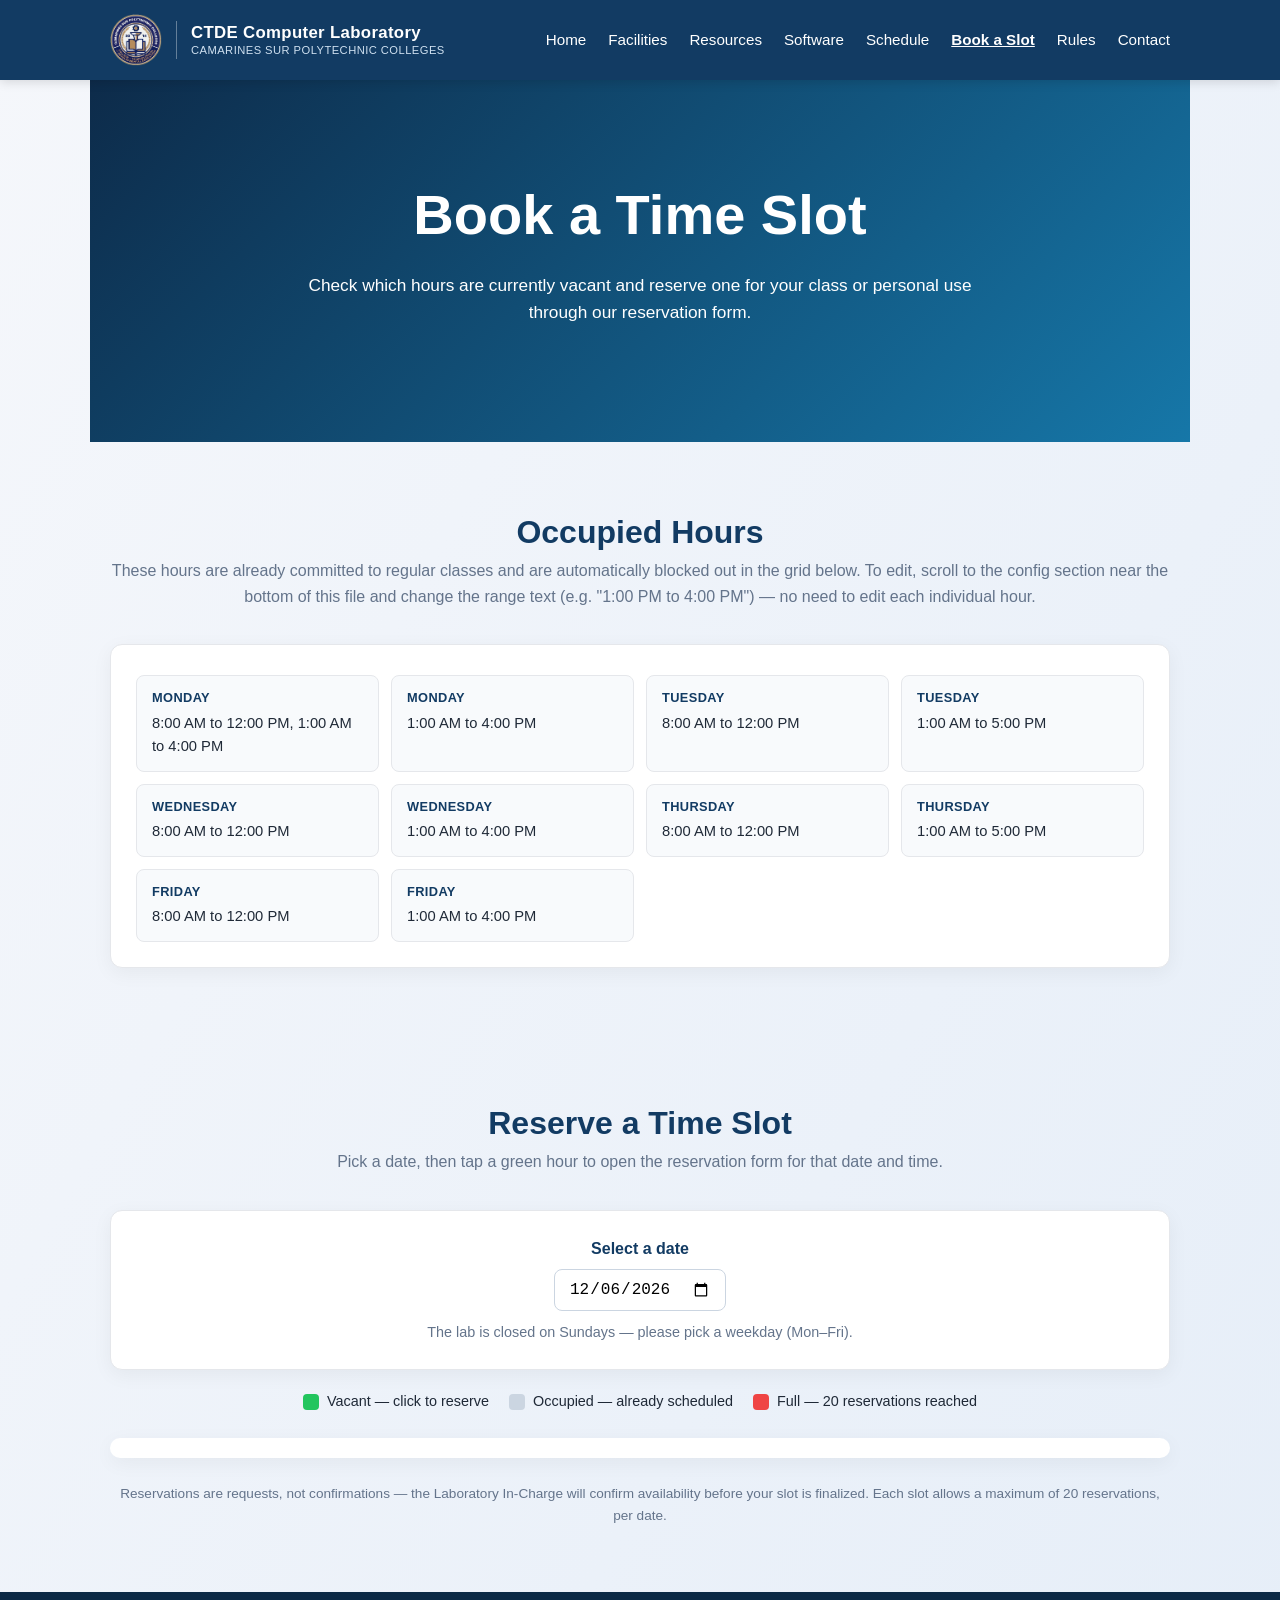
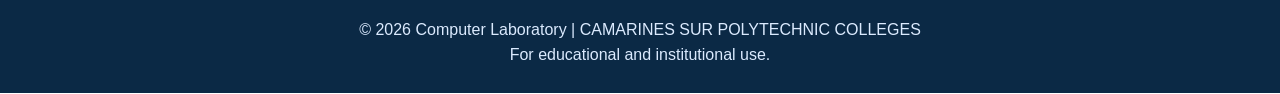
==== booking.html @ ae2ea815 "Update occupied time range for Monday" ====
<!DOCTYPE html>
<html lang="en">
<head>
<meta charset="UTF-8">
<meta name="viewport" content="width=device-width, initial-scale=1.0">
<title>Book a Time Slot | Computer Laboratory | Institution</title>
<style>
*{box-sizing:border-box;margin:0;padding:0}
html{scroll-behavior:smooth}
body{font-family:Arial,Helvetica,sans-serif;line-height:1.6;color:#1f2937;background:linear-gradient(120deg,#f5f7fb,#e6eef8,#f5f7fb,#eef4fb);background-size:300% 300%;animation:bgShift 16s ease infinite}
@keyframes bgShift{
0%{background-position:0% 50%}
50%{background-position:100% 50%}
100%{background-position:0% 50%}
}
header{background:#123b63;color:white;position:sticky;top:0;z-index:10;box-shadow:0 2px 10px #0002}
nav{max-width:1100px;margin:auto;display:flex;align-items:center;justify-content:space-between;padding:14px 20px}
.logo{font-weight:700;font-size:1.15rem;display:flex;align-items:center;gap:14px}
.logo img{height:52px;width:52px;flex-shrink:0}
.logo-divider{width:1px;height:38px;background:rgba(255,255,255,.35)}
.logo-text{display:flex;flex-direction:column;line-height:1.25}
.logo-text .primary{font-size:1.05rem;font-weight:700;letter-spacing:.02em}
.logo-text .secondary{font-size:.7rem;font-weight:400;color:#cfe0f0;letter-spacing:.04em;text-transform:uppercase}
nav ul{display:flex;gap:22px;list-style:none}
nav a{color:white;text-decoration:none;font-size:.95rem}
nav a:hover{text-decoration:underline}
nav a.active{text-decoration:underline;font-weight:700}
.nav-toggle{display:none}
.hamburger{display:none;flex-direction:column;gap:5px;cursor:pointer;padding:6px}
.hamburger span{width:26px;height:3px;background:white;border-radius:2px}
.hero{background:linear-gradient(135deg,#0d2b4a,#1677a8,#2fa3d9,#123b63);background-size:300% 300%;color:white;text-align:center;padding:90px 20px;animation:gradientShift 7s ease infinite}
@keyframes gradientShift{
0%{background-position:0% 50%}
50%{background-position:100% 50%}
100%{background-position:0% 50%}
}
.hero h1{font-size:clamp(2rem,5vw,3.5rem);margin-bottom:12px}
.hero p{max-width:720px;margin:0 auto 25px;font-size:1.08rem}
section{max-width:1100px;margin:auto;padding:65px 20px}
.section-title{text-align:center;margin-bottom:35px}
.section-title h2{font-size:2rem;color:#123b63}
.section-title p{color:#64748b}
.card{background:white;border-radius:12px;padding:25px;box-shadow:0 5px 20px #0000000d;border:1px solid #e5e7eb}

.occupied-list{list-style:none;display:grid;grid-template-columns:repeat(auto-fit,minmax(220px,1fr));gap:12px;margin-top:5px}
.occupied-list li{background:#f8fafc;border:1px solid #e5e7eb;border-radius:8px;padding:12px 15px;font-size:.92rem}
.occupied-list li strong{color:#123b63;display:block;font-size:.8rem;text-transform:uppercase;letter-spacing:.03em;margin-bottom:3px}

.legend{display:flex;gap:20px;flex-wrap:wrap;justify-content:center;margin-bottom:25px;font-size:.9rem}
.legend span{display:inline-flex;align-items:center;gap:8px}
.swatch{width:16px;height:16px;border-radius:4px;display:inline-block}
.swatch.vacant{background:#22c55e}
.swatch.occupied{background:#cbd5e1}
.swatch.full{background:#ef4444}

.schedule-wrap{overflow-x:auto;background:white;border-radius:12px;box-shadow:0 5px 20px #0000000d;padding:10px}
table.slot-grid{width:100%;border-collapse:collapse;min-width:640px}
table.slot-grid th,table.slot-grid td{border:1px solid #e5e7eb;text-align:center;padding:0}
table.slot-grid th{background:#123b63;color:white;padding:10px 6px;font-size:.85rem}
table.slot-grid td.time-col{background:#f8fafc;font-weight:700;color:#123b63;font-size:.8rem;padding:8px 6px;white-space:nowrap}

.slot{display:block;padding:10px 4px;font-size:.78rem;text-decoration:none;color:#14532d;background:#dcfce7;transition:background .2s ease}
.slot:hover{background:#bbf7d0}
.slot.occupied{background:#f1f5f9;color:#94a3b8;cursor:default;pointer-events:none}
.slot.full{background:#fee2e2;color:#991b1b;cursor:default;pointer-events:none}

.note{margin-top:25px;font-size:.85rem;color:#64748b;text-align:center}

footer{background:#0b2945;color:#dbeafe;text-align:center;padding:25px}

@media(max-width:700px){
.hamburger{display:flex}
nav ul{display:none;flex-direction:column;gap:0;position:absolute;top:100%;left:0;right:0;background:#123b63;padding:10px 0;box-shadow:0 8px 15px #0003}
nav ul li{width:100%}
nav ul li a{display:block;padding:12px 20px}
.nav-toggle:checked ~ ul{display:flex}
.logo img{height:38px;width:38px}
.logo-divider{height:30px}
.logo-text .primary{font-size:.9rem}
.logo-text .secondary{font-size:.62rem}
.hero{padding:65px 18px}
section{padding:45px 18px}
}
</style>
</head>
<body>
<header>
<nav>
<div class="logo">
<img src="Pictures/CSPC-Seal.png" alt="CSPC Seal">
<div class="logo-divider"></div>
<div class="logo-text">
<span class="primary">CTDE Computer Laboratory</span>
<span class="secondary">Camarines Sur Polytechnic Colleges</span>
</div>
</div>
<input type="checkbox" id="navToggle" class="nav-toggle">
<label for="navToggle" class="hamburger"><span></span><span></span><span></span></label>
<ul>
<li><a href="index.html#home">Home</a></li>
<li><a href="index.html#facilities">Facilities</a></li>
<li><a href="index.html#resources">Resources</a></li>
<li><a href="index.html#software">Software</a></li>
<li><a href="index.html#schedule">Schedule</a></li>
<li><a href="booking.html" class="active">Book a Slot</a></li>
<li><a href="index.html#rules">Rules</a></li>
<li><a href="contact.html">Contact</a></li>
</ul>
</nav>
</header>

<main>
<section class="hero">
<h1>Book a Time Slot</h1>
<p>Check which hours are currently vacant and reserve one for your class or personal use through our reservation form.</p>
</section>

<section id="occupied-hours">
<div class="section-title">
<h2>Occupied Hours</h2>
<p>These hours are already committed to regular classes and are automatically blocked out in the grid below. To edit, scroll to the config section near the bottom of this file and change the range text (e.g. "1:00 PM to 4:00 PM") &mdash; no need to edit each individual hour.</p>
</div>

<div class="card">
<ul class="occupied-list" id="occupiedList"></ul>
</div>
</section>

<section id="booking">
<div class="section-title">
<h2>Reserve a Time Slot</h2>
<p>Pick a date, then tap a green hour to open the reservation form for that date and time.</p>
</div>

<div class="card" style="margin-bottom:20px;text-align:center">
<label for="datePick" style="font-weight:700;color:#123b63;display:block;margin-bottom:8px">Select a date</label>
<input type="date" id="datePick" style="padding:10px 14px;border:1px solid #cbd5e1;border-radius:8px;font-size:1rem">
<p id="selectedDayLabel" style="margin-top:10px;color:#64748b;font-size:.9rem"></p>
</div>

<div class="legend">
<span><span class="swatch vacant"></span> Vacant — click to reserve</span>
<span><span class="swatch occupied"></span> Occupied — already scheduled</span>
<span><span class="swatch full"></span> Full — 20 reservations reached</span>
</div>

<div class="schedule-wrap">
<table class="slot-grid" id="slotGrid"></table>
</div>

<p class="note" id="liveStatus"></p>
<p class="note">Reservations are requests, not confirmations — the Laboratory In-Charge will confirm availability before your slot is finalized. Each slot allows a maximum of 20 reservations, per date.</p>
</section>
</main>

<footer>
<p>&copy; 2026 Computer Laboratory | CAMARINES SUR POLYTECHNIC COLLEGES</p>
<p>For educational and institutional use.</p>
</footer>

<script>
/* ===================== CONFIGURE HERE ===================== */

// 1. Paste your Google Form URL below (the "Send" > link icon URL, e.g. https://forms.gle/xxxxxxxx
//    or the full https://docs.google.com/forms/d/e/.../viewform link).
const GOOGLE_FORM_URL = "https://docs.google.com/forms/d/e/1FAIpQLSdXksKejl8XZhZNglcJRvBfBx-84_hpvsfW_usuvHnkQxngrg/viewform";

// 2. Optional: if your Google Form has "prefill" entry IDs, put them here
//    (Form > ⋮ menu > "Get pre-filled link" to find entry.XXXXXXX numbers).
//    Leave as null to skip prefilling that field.
const FORM_TIME_ENTRY = null;   // e.g. "entry.987654321"  (single value)
// Date questions in Google Forms use THREE sub-fields instead of one.
// Get these from "Get pre-filled link" the same way, but look for
// entry.XXXXXXX_year, entry.XXXXXXX_month, entry.XXXXXXX_day and just
// paste the common XXXXXXX number below (without _year/_month/_day).
const FORM_DATE_ENTRY_BASE = null; // e.g. "entry.555555555"

// 3. Days and hourly slots — MUST match your Form's exact answer choices.
const DAYS = ["Monday", "Tuesday", "Wednesday", "Thursday", "Friday"];
const HOURS = [
  { label: "8:00 - 9:00 AM",   start: "8:00 AM",  end: "9:00 AM" },
  { label: "9:00 - 10:00 AM",  start: "9:00 AM",  end: "10:00 AM" },
  { label: "10:00 - 11:00 AM", start: "10:00 AM", end: "11:00 AM" },
  { label: "11:00 - 12:00 PM", start: "11:00 AM", end: "12:00 PM" },
  { label: "12:00 - 1:00 PM",  start: "12:00 PM", end: "1:00 PM" },
  { label: "1:00 - 2:00 PM",   start: "1:00 PM",  end: "2:00 PM" },
  { label: "2:00 - 3:00 PM",   start: "2:00 PM",  end: "3:00 PM" },
  { label: "3:00 - 4:00 PM",   start: "3:00 PM",  end: "4:00 PM" },
  { label: "4:00 - 5:00 PM",   start: "4:00 PM",  end: "5:00 PM" }
];

// 4. Occupied hours — the ONLY place you need to edit this. Write each block as a
//    simple range in plain language, e.g. "1:00 PM to 4:00 PM". This automatically
//    blocks every overlapping hourly slot AND shows up in the "Occupied Hours" list
//    above — no need to list each hour separately. These repeat every week.
const OCCUPIED_RANGES = [
  { day: "Monday",    range: "8:00 AM to 12:00 PM, 1:00 AM to 4:00 PM" },
  { day: "Monday",    range: "1:00 AM to 4:00 PM" },
  { day: "Tuesday",   range: "8:00 AM to 12:00 PM" },
   { day: "Tuesday",   range: "1:00 AM to 5:00 PM" },
  { day: "Wednesday", range: "8:00 AM to 12:00 PM" },
  { day: "Wednesday", range: "1:00 AM to 4:00 PM" },
  { day: "Thursday",  range: "8:00 AM to 12:00 PM" },
   { day: "Thursday",  range: "1:00 AM to 5:00 PM" },
  { day: "Friday",    range: "8:00 AM to 12:00 PM" },
  { day: "Friday",    range: "1:00 AM to 4:00 PM" }
  // add more { day: "...", range: "... to ..." } entries as needed
];

// 5. Maximum number of reservations allowed per vacant slot, PER DATE
//    (e.g. Monday 9-10 AM allows 20 people on October 6, then resets to 0/20
//    again for October 13 — it does not accumulate forever).
const SLOT_LIMIT = 20;

// 6. LIVE COUNTS from your Google Form's response spreadsheet.
//    a) Add a "Date" question to your Form (Date question type).
//    b) Share the linked response Sheet: General access -> "Anyone with the
//       link" -> Viewer.
//    c) Copy the Sheet ID from its URL: .../spreadsheets/d/THIS_PART/edit
//    d) Copy the exact tab name at the bottom (usually "Form Responses 1").
//    e) Set TIME_COLUMN / DATE_COLUMN to your Form's EXACT question titles
//       (these become the column headers in the sheet). Day-of-week is
//       derived automatically from the date, so there's no Day column needed.
//    Leave SHEET_ID empty ("") to skip live fetching and use FALLBACK_COUNTS.
const SHEET_ID = "1d8VhcC2dBhZr6luPOrp0qO1IYJ-L4SUt3Y03-JF6LYQ";
const SHEET_TAB_NAME = "Form Responses 1";
const TIME_COLUMN = "Time Options";     // must match your Form's Time question title
const DATE_COLUMN = "Reservation Date"; // must match your Form's Date question title

// 7. Fallback counts used if live fetching is off or fails. Format:
//    "YYYY-MM-DD|Hour label": count. Only needed as a manual backup.
const FALLBACK_COUNTS = {
  // "2026-10-06|9:00 - 10:00 AM": 14,
};

/* =================== END CONFIGURATION ==================== */

// ---- time parsing helpers ----
function parseTimeToMinutes(t) {
  const m = t.trim().match(/^(\d{1,2}):(\d{2})\s*(AM|PM)$/i);
  if (!m) return null;
  let [, h, min, ampm] = m;
  h = parseInt(h, 10);
  min = parseInt(min, 10);
  ampm = ampm.toUpperCase();
  if (ampm === "PM" && h !== 12) h += 12;
  if (ampm === "AM" && h === 12) h = 0;
  return h * 60 + min;
}

function parseRange(rangeStr) {
  const parts = rangeStr.split(/\s+to\s+/i);
  if (parts.length !== 2) return null;
  const start = parseTimeToMinutes(parts[0]);
  const end = parseTimeToMinutes(parts[1]);
  if (start === null || end === null) return null;
  return { start, end };
}

function buildOccupiedSlots() {
  const occupied = new Set();
  OCCUPIED_RANGES.forEach(({ day, range }) => {
    const r = parseRange(range);
    if (!r) { console.warn("booking.html: could not parse occupied range:", range); return; }
    HOURS.forEach(hour => {
      const hStart = parseTimeToMinutes(hour.start);
      const hEnd = parseTimeToMinutes(hour.end);
      if (hStart < r.end && hEnd > r.start) {
        occupied.add(`${day}|${hour.label}`);
      }
    });
  });
  return occupied;
}

function renderOccupiedList() {
  const list = document.getElementById("occupiedList");
  if (!OCCUPIED_RANGES.length) {
    list.innerHTML = `<li style="color:#16a34a;font-weight:600">No regular classes currently block out the lab.</li>`;
    return;
  }
  list.innerHTML = OCCUPIED_RANGES.map(({ day, range }) =>
    `<li><strong>${day}</strong>${range}</li>`
  ).join("");
}

// ---- date helpers ----
// Parse an <input type="date"> value ("YYYY-MM-DD") as a LOCAL date (avoids
// timezone off-by-one issues that plain `new Date(str)` can cause).
function parseLocalDate(isoStr) {
  const [y, m, d] = isoStr.split("-").map(Number);
  return new Date(y, m - 1, d);
}

function isoDate(dateObj) {
  const y = dateObj.getFullYear();
  const m = String(dateObj.getMonth() + 1).padStart(2, "0");
  const d = String(dateObj.getDate()).padStart(2, "0");
  return `${y}-${m}-${d}`;
}

function weekdayName(dateObj) {
  return dateObj.toLocaleDateString("en-US", { weekday: "long" });
}

// gviz encodes Date-typed cells' raw value as a string like "Date(2026,8,8)"
// (month is 0-indexed). Parse that directly so we're locale/format independent.
function parseGvizDate(v) {
  if (typeof v !== "string") return null;
  const m = v.match(/^Date\((\d+),(\d+),(\d+)/);
  if (!m) return null;
  const [, y, mo, d] = m.map(Number);
  return new Date(y, mo, d);
}

function buildFormLink(day, hour, dateObj) {
  let url = GOOGLE_FORM_URL;
  const params = [];
  if (FORM_TIME_ENTRY) params.push(FORM_TIME_ENTRY + "=" + encodeURIComponent(hour));
  if (FORM_DATE_ENTRY_BASE) {
    params.push(FORM_DATE_ENTRY_BASE + "_year=" + dateObj.getFullYear());
    params.push(FORM_DATE_ENTRY_BASE + "_month=" + (dateObj.getMonth() + 1));
    params.push(FORM_DATE_ENTRY_BASE + "_day=" + dateObj.getDate());
  }
  if (params.length) {
    url += (url.includes("?") ? "&" : "?") + params.join("&");
  }
  return url;
}

// ---- live data fetch: cache raw rows once, filter per selected date on demand ----
let liveRows = null; // array of { day, time, dateIso } or null if unavailable

function fetchLiveRows(onDone) {
  if (!SHEET_ID) { onDone(); return; }

  const callbackName = "__gvizCallback_" + Date.now();
  let settled = false;

  const finish = () => {
    if (settled) return;
    settled = true;
    delete window[callbackName];
    script.remove();
    onDone();
  };

  window[callbackName] = function (response) {
    try {
      const table = response.table;
      const cols = table.cols.map(c => (c.label || "").trim());
      const timeIdx = cols.indexOf(TIME_COLUMN);
      const dateIdx = cols.indexOf(DATE_COLUMN);
      if (timeIdx === -1 || dateIdx === -1) {
        console.warn("booking.html: TIME_COLUMN/DATE_COLUMN not found in sheet headers:", cols);
        finish();
        return;
      }
      const rows = [];
      table.rows.forEach(row => {
        const time = row.c[timeIdx] && row.c[timeIdx].v;
        const dateCell = row.c[dateIdx] && row.c[dateIdx].v;
        const dateObj = parseGvizDate(dateCell);
        if (!time || !dateObj) return;
        rows.push({ time, dateIso: isoDate(dateObj) });
      });
      liveRows = rows;
    } catch (e) {
      console.warn("booking.html: failed to parse sheet response", e);
    }
    finish();
  };

  const url = "https://docs.google.com/spreadsheets/d/" + encodeURIComponent(SHEET_ID) +
    "/gviz/tq?tqx=out:json;responseHandler:" + callbackName +
    "&headers=1&sheet=" + encodeURIComponent(SHEET_TAB_NAME);

  const script = document.createElement("script");
  script.src = url;
  script.onerror = finish;
  setTimeout(finish, 5000); // safety timeout if sheet isn't reachable
  document.body.appendChild(script);
}

function getCountsForDate(dateIso) {
  if (liveRows) {
    const counts = {};
    liveRows.forEach(r => {
      if (r.dateIso !== dateIso) return;
      counts[r.time] = (counts[r.time] || 0) + 1;
    });
    return counts;
  }
  // fallback: pull matching entries out of FALLBACK_COUNTS "date|time" keys
  const counts = {};
  Object.keys(FALLBACK_COUNTS).forEach(key => {
    const [d, tm] = key.split("|");
    if (d === dateIso) counts[tm] = FALLBACK_COUNTS[key];
  });
  return counts;
}

function renderDayView() {
  const picker = document.getElementById("datePick");
  const dateObj = parseLocalDate(picker.value);
  const day = weekdayName(dateObj);
  const dateIso = picker.value;

  document.getElementById("selectedDayLabel").textContent =
    DAYS.includes(day)
      ? `Showing availability for ${day}, ${dateObj.toLocaleDateString("en-US", { month: "long", day: "numeric", year: "numeric" })}`
      : `The lab is closed on ${day}s — please pick a weekday (Mon–Fri).`;

  const table = document.getElementById("slotGrid");

  if (!DAYS.includes(day)) {
    table.innerHTML = "";
    return;
  }

  const occupiedSlots = buildOccupiedSlots();
  const counts = getCountsForDate(dateIso);

  let html = "<tr><th>Time</th><th>Status</th></tr>";
  HOURS.forEach(hour => {
    const key = `${day}|${hour.label}`;
    const count = counts[hour.label] || 0;
    html += `<tr><td class="time-col">${hour.label}</td>`;
    if (occupiedSlots.has(key)) {
      html += `<td><span class="slot occupied">Occupied</span></td>`;
    } else if (count >= SLOT_LIMIT) {
      html += `<td><span class="slot full">Full (${SLOT_LIMIT}/${SLOT_LIMIT})</span></td>`;
    } else {
      const link = buildFormLink(day, hour.label, dateObj);
      html += `<td><a class="slot" href="${link}" target="_blank" rel="noopener">Vacant (${count}/${SLOT_LIMIT})</a></td>`;
    }
    html += "</tr>";
  });
  table.innerHTML = html;

  const statusEl = document.getElementById("liveStatus");
  statusEl.textContent = liveRows
    ? "Counts last synced just now from the reservation form."
    : "Showing saved counts (live sync unavailable) — refresh to try again.";
}

// ---- init ----
renderOccupiedList();

const datePicker = document.getElementById("datePick");
const todayIso = isoDate(new Date());
datePicker.min = todayIso;
datePicker.value = todayIso;
datePicker.addEventListener("change", renderDayView);

document.getElementById("slotGrid").innerHTML =
  '<tr><td style="padding:20px;text-align:center;color:#64748b">Loading availability...</td></tr>';
fetchLiveRows(renderDayView);
</script>

<script>
// NOTE: this only discourages casual right-click / DevTools shortcuts.
// It is not real security — see the site's own admin notes for details.
document.addEventListener('contextmenu', e => e.preventDefault());
document.addEventListener('keydown', e => {
  const k = e.key.toUpperCase();
  if (
    e.key === 'F12' ||
    (e.ctrlKey && e.shiftKey && (k === 'I' || k === 'J' || k === 'C')) ||
    (e.ctrlKey && k === 'U')
  ) {
    e.preventDefault();
  }
});
</script>
</body>
</html>
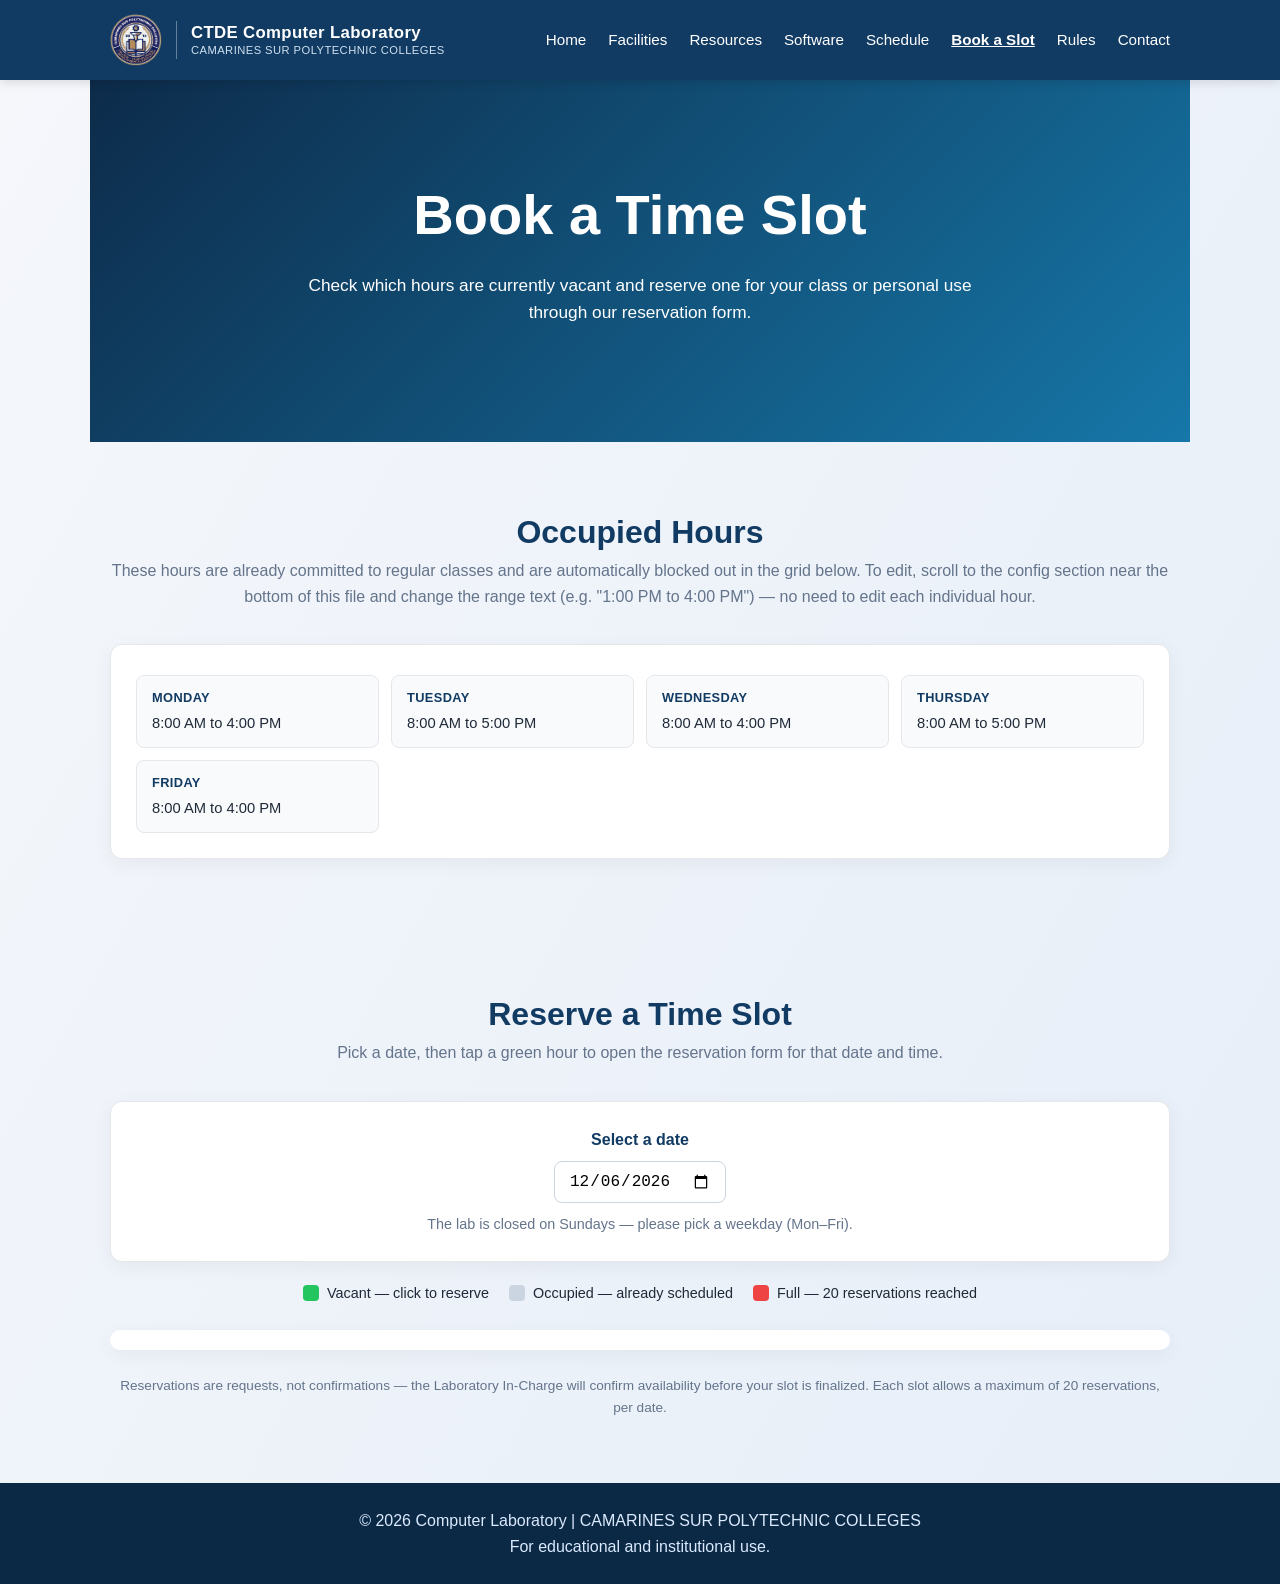
==== commit 91790cdb: "Update booking.html" ====
--- a/booking.html
+++ b/booking.html
@@ -194,16 +194,11 @@
 //    blocks every overlapping hourly slot AND shows up in the "Occupied Hours" list
 //    above — no need to list each hour separately. These repeat every week.
 const OCCUPIED_RANGES = [
-  { day: "Monday",    range: "8:00 AM to 12:00 PM, 1:00 AM to 4:00 PM" },
-  { day: "Monday",    range: "1:00 AM to 4:00 PM" },
-  { day: "Tuesday",   range: "8:00 AM to 12:00 PM" },
-   { day: "Tuesday",   range: "1:00 AM to 5:00 PM" },
-  { day: "Wednesday", range: "8:00 AM to 12:00 PM" },
-  { day: "Wednesday", range: "1:00 AM to 4:00 PM" },
-  { day: "Thursday",  range: "8:00 AM to 12:00 PM" },
-   { day: "Thursday",  range: "1:00 AM to 5:00 PM" },
-  { day: "Friday",    range: "8:00 AM to 12:00 PM" },
-  { day: "Friday",    range: "1:00 AM to 4:00 PM" }
+  { day: "Monday",    range: "8:00 AM to 4:00 PM" },
+  { day: "Tuesday",   range: "8:00 AM to 5:00 PM" },
+  { day: "Wednesday", range: "8:00 AM to 4:00 PM" },
+  { day: "Thursday",  range: "8:00 AM to 5:00 PM" },
+  { day: "Friday",    range: "8:00 AM to 4:00 PM" }
   // add more { day: "...", range: "... to ..." } entries as needed
 ];
 
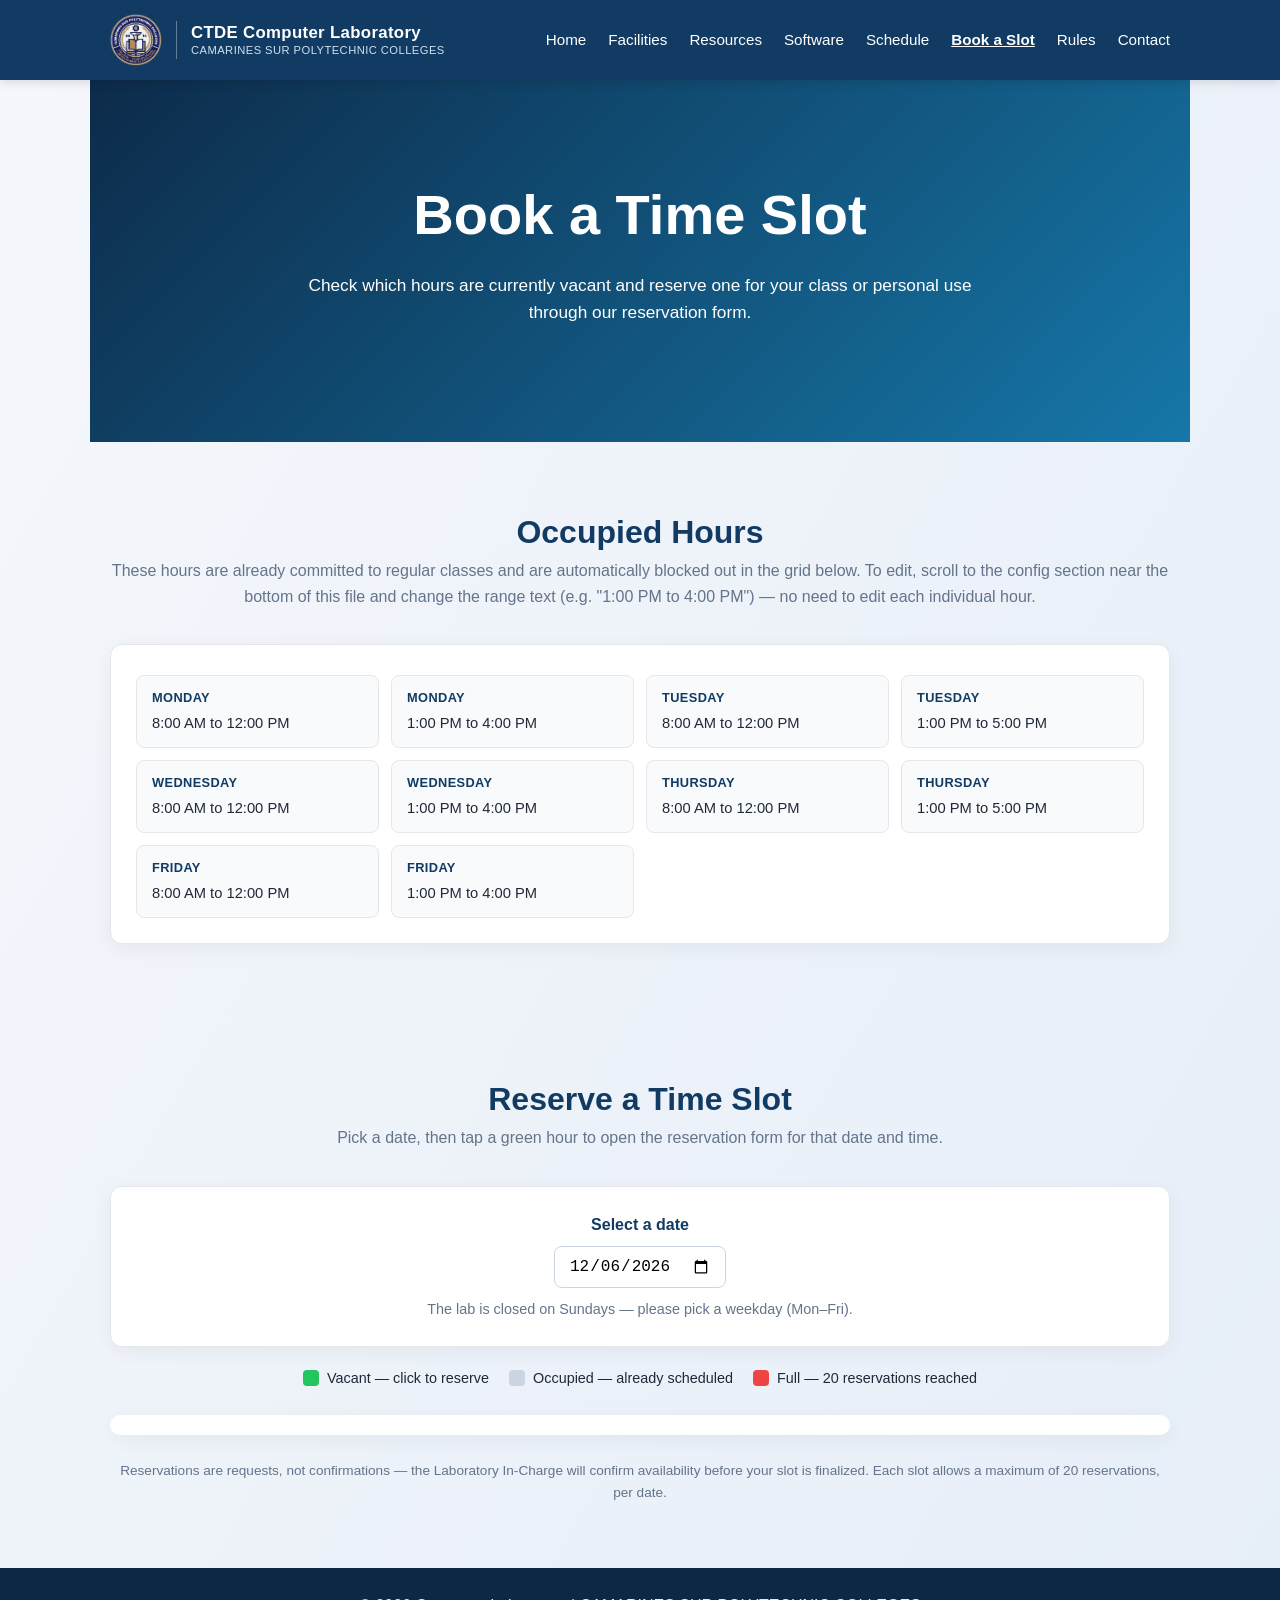
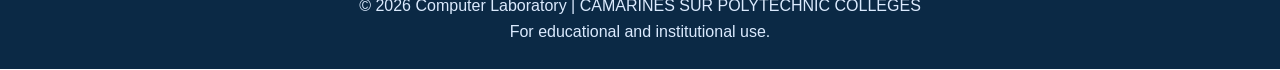
==== commit ce827038: "Add additional occupied time ranges for weekdays Updated the OCCUPIED_RANGES to include additional t" ====
--- a/booking.html
+++ b/booking.html
@@ -194,11 +194,16 @@
 //    blocks every overlapping hourly slot AND shows up in the "Occupied Hours" list
 //    above — no need to list each hour separately. These repeat every week.
 const OCCUPIED_RANGES = [
-  { day: "Monday",    range: "8:00 AM to 4:00 PM" },
-  { day: "Tuesday",   range: "8:00 AM to 5:00 PM" },
-  { day: "Wednesday", range: "8:00 AM to 4:00 PM" },
-  { day: "Thursday",  range: "8:00 AM to 5:00 PM" },
-  { day: "Friday",    range: "8:00 AM to 4:00 PM" }
+  { day: "Monday",    range: "8:00 AM to 12:00 PM" },
+  { day: "Monday",    range: "1:00 PM to 4:00 PM" },
+  { day: "Tuesday",   range: "8:00 AM to 12:00 PM" },
+  { day: "Tuesday",   range: "1:00 PM to 5:00 PM" },
+  { day: "Wednesday", range: "8:00 AM to 12:00 PM" },
+  { day: "Wednesday", range: "1:00 PM to 4:00 PM" },
+  { day: "Thursday",  range: "8:00 AM to 12:00 PM" },
+  { day: "Thursday",  range: "1:00 PM to 5:00 PM" },
+  { day: "Friday",    range: "8:00 AM to 12:00 PM" },
+  { day: "Friday",    range: "1:00 PM to 4:00 PM" }
   // add more { day: "...", range: "... to ..." } entries as needed
 ];
 
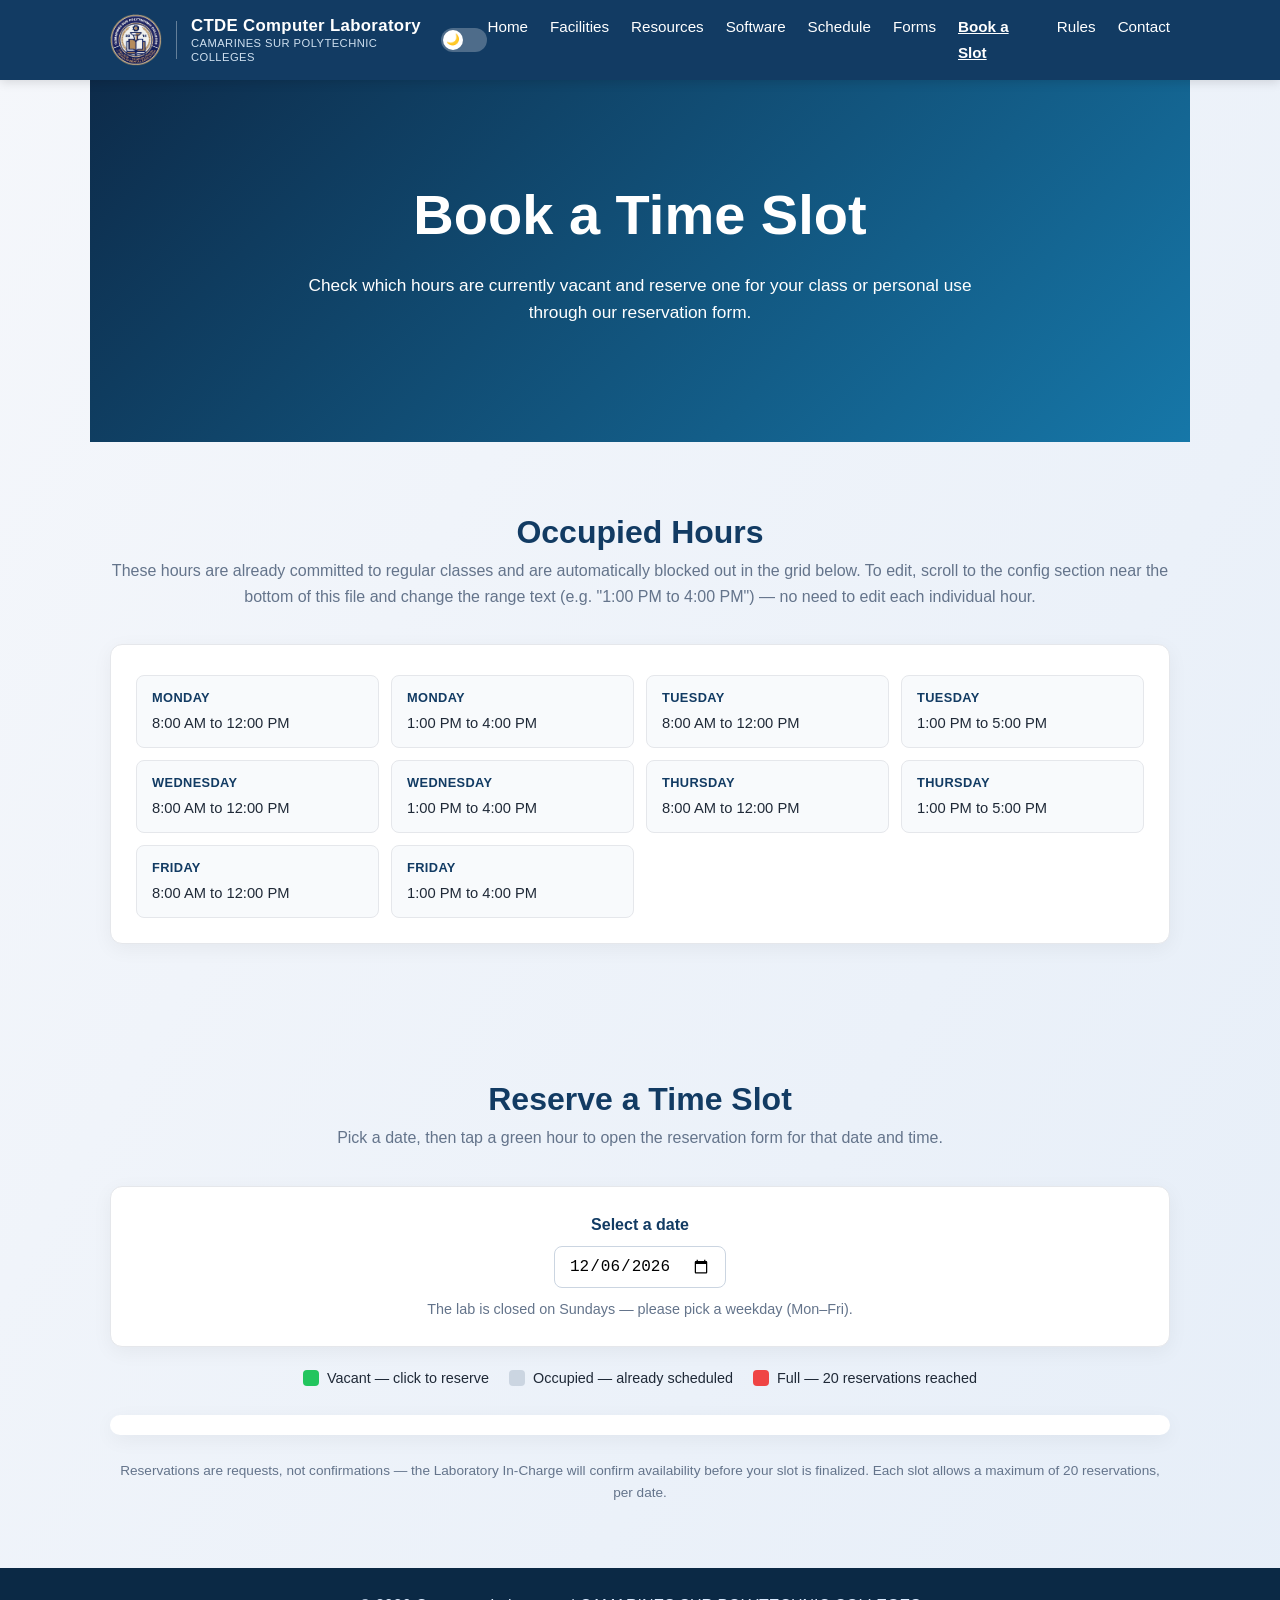
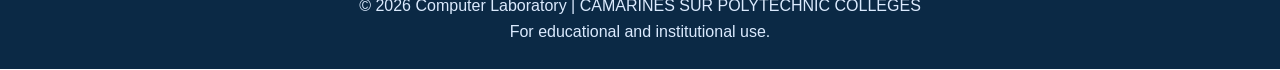
==== commit 2ef3e0af: "Add files via upload" ====
--- a/booking.html
+++ b/booking.html
@@ -4,10 +4,33 @@
 <meta charset="UTF-8">
 <meta name="viewport" content="width=device-width, initial-scale=1.0">
 <title>Book a Time Slot | Computer Laboratory | Institution</title>
+<script>
+(function(){
+  try {
+    if (localStorage.getItem('theme') === 'dark') {
+      document.documentElement.setAttribute('data-theme', 'dark');
+    }
+  } catch (e) {}
+})();
+</script>
 <style>
+:root{
+  --bg1:#f5f7fb; --bg2:#e6eef8; --bg3:#eef4fb;
+  --card-bg:#ffffff; --card-border:#e5e7eb;
+  --text:#1f2937; --text-muted:#64748b;
+  --accent:#123b63;
+  --time-col-bg:#f8fafc;
+}
+[data-theme="dark"]{
+  --bg1:#0f172a; --bg2:#111827; --bg3:#0b1220;
+  --card-bg:#1e293b; --card-border:#334155;
+  --text:#e5e7eb; --text-muted:#94a3b8;
+  --accent:#6bb6f0;
+  --time-col-bg:#16213a;
+}
 *{box-sizing:border-box;margin:0;padding:0}
 html{scroll-behavior:smooth}
-body{font-family:Arial,Helvetica,sans-serif;line-height:1.6;color:#1f2937;background:linear-gradient(120deg,#f5f7fb,#e6eef8,#f5f7fb,#eef4fb);background-size:300% 300%;animation:bgShift 16s ease infinite}
+body{font-family:Arial,Helvetica,sans-serif;line-height:1.6;color:var(--text);background:linear-gradient(120deg,var(--bg1),var(--bg2),var(--bg1),var(--bg3));background-size:300% 300%;animation:bgShift 16s ease infinite}
 @keyframes bgShift{
 0%{background-position:0% 50%}
 50%{background-position:100% 50%}
@@ -28,6 +51,13 @@
 .nav-toggle{display:none}
 .hamburger{display:none;flex-direction:column;gap:5px;cursor:pointer;padding:6px}
 .hamburger span{width:26px;height:3px;background:white;border-radius:2px}
+
+.theme-toggle{display:inline-flex;align-items:center;cursor:pointer}
+.theme-toggle input{display:none}
+.theme-toggle .track{width:46px;height:24px;background:rgba(255,255,255,.25);border-radius:999px;position:relative;transition:background .2s ease}
+.theme-toggle .thumb{position:absolute;top:2px;left:2px;width:20px;height:20px;border-radius:50%;background:white;display:flex;align-items:center;justify-content:center;font-size:11px;transition:left .2s ease}
+.theme-toggle input:checked ~ .track{background:#2fa3d9}
+.theme-toggle input:checked ~ .track .thumb{left:24px}
 .hero{background:linear-gradient(135deg,#0d2b4a,#1677a8,#2fa3d9,#123b63);background-size:300% 300%;color:white;text-align:center;padding:90px 20px;animation:gradientShift 7s ease infinite}
 @keyframes gradientShift{
 0%{background-position:0% 50%}
@@ -38,12 +68,12 @@
 .hero p{max-width:720px;margin:0 auto 25px;font-size:1.08rem}
 section{max-width:1100px;margin:auto;padding:65px 20px}
 .section-title{text-align:center;margin-bottom:35px}
-.section-title h2{font-size:2rem;color:#123b63}
-.section-title p{color:#64748b}
-.card{background:white;border-radius:12px;padding:25px;box-shadow:0 5px 20px #0000000d;border:1px solid #e5e7eb}
+.section-title h2{font-size:2rem;color:var(--accent)}
+.section-title p{color:var(--text-muted)}
+.card{background:var(--card-bg);border-radius:12px;padding:25px;box-shadow:0 5px 20px #0000000d;border:1px solid var(--card-border)}
 
 .occupied-list{list-style:none;display:grid;grid-template-columns:repeat(auto-fit,minmax(220px,1fr));gap:12px;margin-top:5px}
-.occupied-list li{background:#f8fafc;border:1px solid #e5e7eb;border-radius:8px;padding:12px 15px;font-size:.92rem}
+.occupied-list li{background:var(--time-col-bg);border:1px solid var(--card-border);border-radius:8px;padding:12px 15px;font-size:.92rem}
 .occupied-list li strong{color:#123b63;display:block;font-size:.8rem;text-transform:uppercase;letter-spacing:.03em;margin-bottom:3px}
 
 .legend{display:flex;gap:20px;flex-wrap:wrap;justify-content:center;margin-bottom:25px;font-size:.9rem}
@@ -53,11 +83,11 @@
 .swatch.occupied{background:#cbd5e1}
 .swatch.full{background:#ef4444}
 
-.schedule-wrap{overflow-x:auto;background:white;border-radius:12px;box-shadow:0 5px 20px #0000000d;padding:10px}
+.schedule-wrap{overflow-x:auto;background:var(--card-bg);border-radius:12px;box-shadow:0 5px 20px #0000000d;padding:10px}
 table.slot-grid{width:100%;border-collapse:collapse;min-width:640px}
-table.slot-grid th,table.slot-grid td{border:1px solid #e5e7eb;text-align:center;padding:0}
+table.slot-grid th,table.slot-grid td{border:1px solid var(--card-border);text-align:center;padding:0}
 table.slot-grid th{background:#123b63;color:white;padding:10px 6px;font-size:.85rem}
-table.slot-grid td.time-col{background:#f8fafc;font-weight:700;color:#123b63;font-size:.8rem;padding:8px 6px;white-space:nowrap}
+table.slot-grid td.time-col{background:var(--time-col-bg);font-weight:700;color:var(--accent);font-size:.8rem;padding:8px 6px;white-space:nowrap}
 
 .slot{display:block;padding:10px 4px;font-size:.78rem;text-decoration:none;color:#14532d;background:#dcfce7;transition:background .2s ease}
 .slot:hover{background:#bbf7d0}
@@ -94,6 +124,10 @@
 <span class="secondary">Camarines Sur Polytechnic Colleges</span>
 </div>
 </div>
+<label class="theme-toggle" title="Toggle dark mode">
+<input type="checkbox" id="themeSwitch">
+<span class="track"><span class="thumb">🌙</span></span>
+</label>
 <input type="checkbox" id="navToggle" class="nav-toggle">
 <label for="navToggle" class="hamburger"><span></span><span></span><span></span></label>
 <ul>
@@ -102,6 +136,7 @@
 <li><a href="index.html#resources">Resources</a></li>
 <li><a href="index.html#software">Software</a></li>
 <li><a href="index.html#schedule">Schedule</a></li>
+<li><a href="forms.html">Forms</a></li>
 <li><a href="booking.html" class="active">Book a Slot</a></li>
 <li><a href="index.html#rules">Rules</a></li>
 <li><a href="contact.html">Contact</a></li>
@@ -473,5 +508,19 @@
   }
 });
 </script>
+
+<script>
+const themeSwitch = document.getElementById('themeSwitch');
+themeSwitch.checked = document.documentElement.getAttribute('data-theme') === 'dark';
+themeSwitch.addEventListener('change', () => {
+  if (themeSwitch.checked) {
+    document.documentElement.setAttribute('data-theme', 'dark');
+    localStorage.setItem('theme', 'dark');
+  } else {
+    document.documentElement.removeAttribute('data-theme');
+    localStorage.setItem('theme', 'light');
+  }
+});
+</script>
 </body>
 </html>
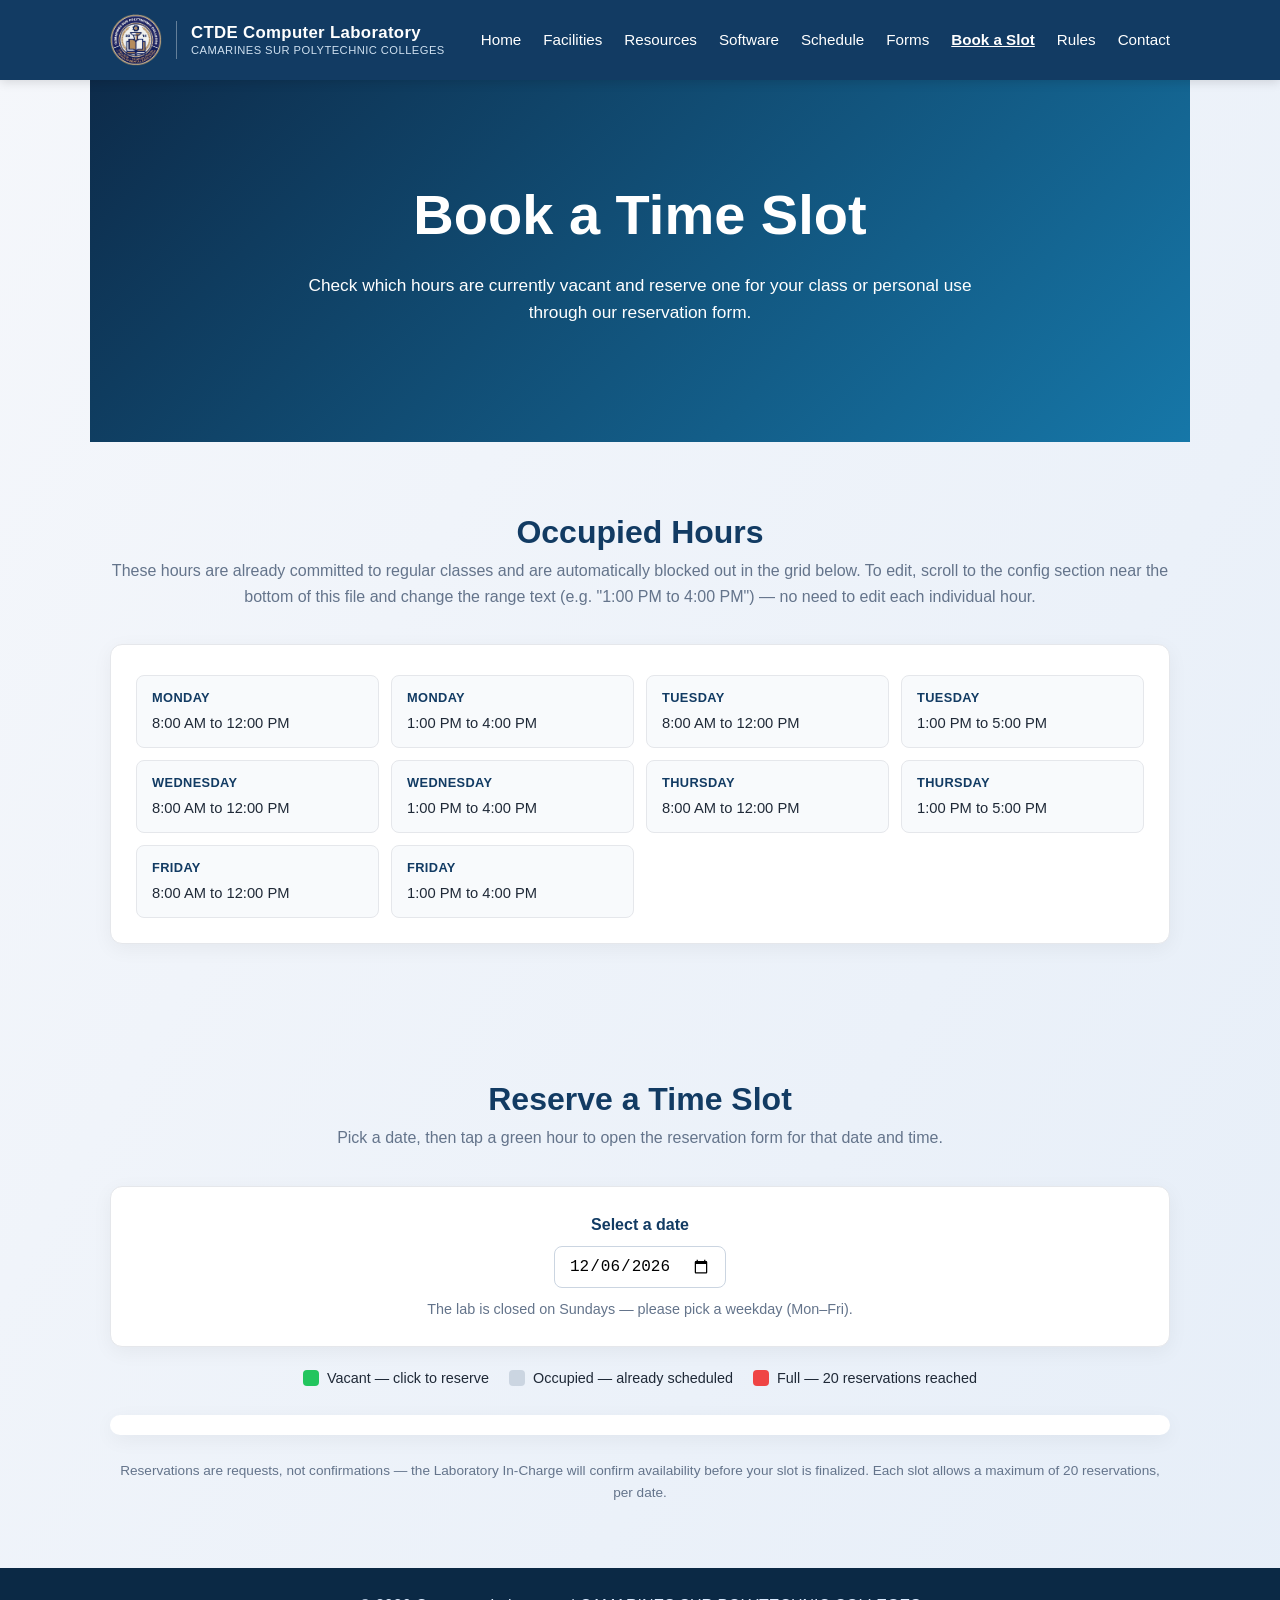
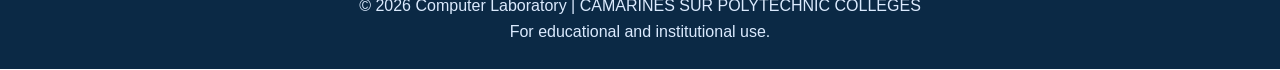
==== commit 3480de5f: "Add files via upload" ====
--- a/booking.html
+++ b/booking.html
@@ -4,15 +4,6 @@
 <meta charset="UTF-8">
 <meta name="viewport" content="width=device-width, initial-scale=1.0">
 <title>Book a Time Slot | Computer Laboratory | Institution</title>
-<script>
-(function(){
-  try {
-    if (localStorage.getItem('theme') === 'dark') {
-      document.documentElement.setAttribute('data-theme', 'dark');
-    }
-  } catch (e) {}
-})();
-</script>
 <style>
 :root{
   --bg1:#f5f7fb; --bg2:#e6eef8; --bg3:#eef4fb;
@@ -20,13 +11,6 @@
   --text:#1f2937; --text-muted:#64748b;
   --accent:#123b63;
   --time-col-bg:#f8fafc;
-}
-[data-theme="dark"]{
-  --bg1:#0f172a; --bg2:#111827; --bg3:#0b1220;
-  --card-bg:#1e293b; --card-border:#334155;
-  --text:#e5e7eb; --text-muted:#94a3b8;
-  --accent:#6bb6f0;
-  --time-col-bg:#16213a;
 }
 *{box-sizing:border-box;margin:0;padding:0}
 html{scroll-behavior:smooth}
@@ -51,13 +35,6 @@
 .nav-toggle{display:none}
 .hamburger{display:none;flex-direction:column;gap:5px;cursor:pointer;padding:6px}
 .hamburger span{width:26px;height:3px;background:white;border-radius:2px}
-
-.theme-toggle{display:inline-flex;align-items:center;cursor:pointer}
-.theme-toggle input{display:none}
-.theme-toggle .track{width:46px;height:24px;background:rgba(255,255,255,.25);border-radius:999px;position:relative;transition:background .2s ease}
-.theme-toggle .thumb{position:absolute;top:2px;left:2px;width:20px;height:20px;border-radius:50%;background:white;display:flex;align-items:center;justify-content:center;font-size:11px;transition:left .2s ease}
-.theme-toggle input:checked ~ .track{background:#2fa3d9}
-.theme-toggle input:checked ~ .track .thumb{left:24px}
 .hero{background:linear-gradient(135deg,#0d2b4a,#1677a8,#2fa3d9,#123b63);background-size:300% 300%;color:white;text-align:center;padding:90px 20px;animation:gradientShift 7s ease infinite}
 @keyframes gradientShift{
 0%{background-position:0% 50%}
@@ -124,10 +101,6 @@
 <span class="secondary">Camarines Sur Polytechnic Colleges</span>
 </div>
 </div>
-<label class="theme-toggle" title="Toggle dark mode">
-<input type="checkbox" id="themeSwitch">
-<span class="track"><span class="thumb">🌙</span></span>
-</label>
 <input type="checkbox" id="navToggle" class="nav-toggle">
 <label for="navToggle" class="hamburger"><span></span><span></span><span></span></label>
 <ul>
@@ -508,19 +481,5 @@
   }
 });
 </script>
-
-<script>
-const themeSwitch = document.getElementById('themeSwitch');
-themeSwitch.checked = document.documentElement.getAttribute('data-theme') === 'dark';
-themeSwitch.addEventListener('change', () => {
-  if (themeSwitch.checked) {
-    document.documentElement.setAttribute('data-theme', 'dark');
-    localStorage.setItem('theme', 'dark');
-  } else {
-    document.documentElement.removeAttribute('data-theme');
-    localStorage.setItem('theme', 'light');
-  }
-});
-</script>
 </body>
 </html>
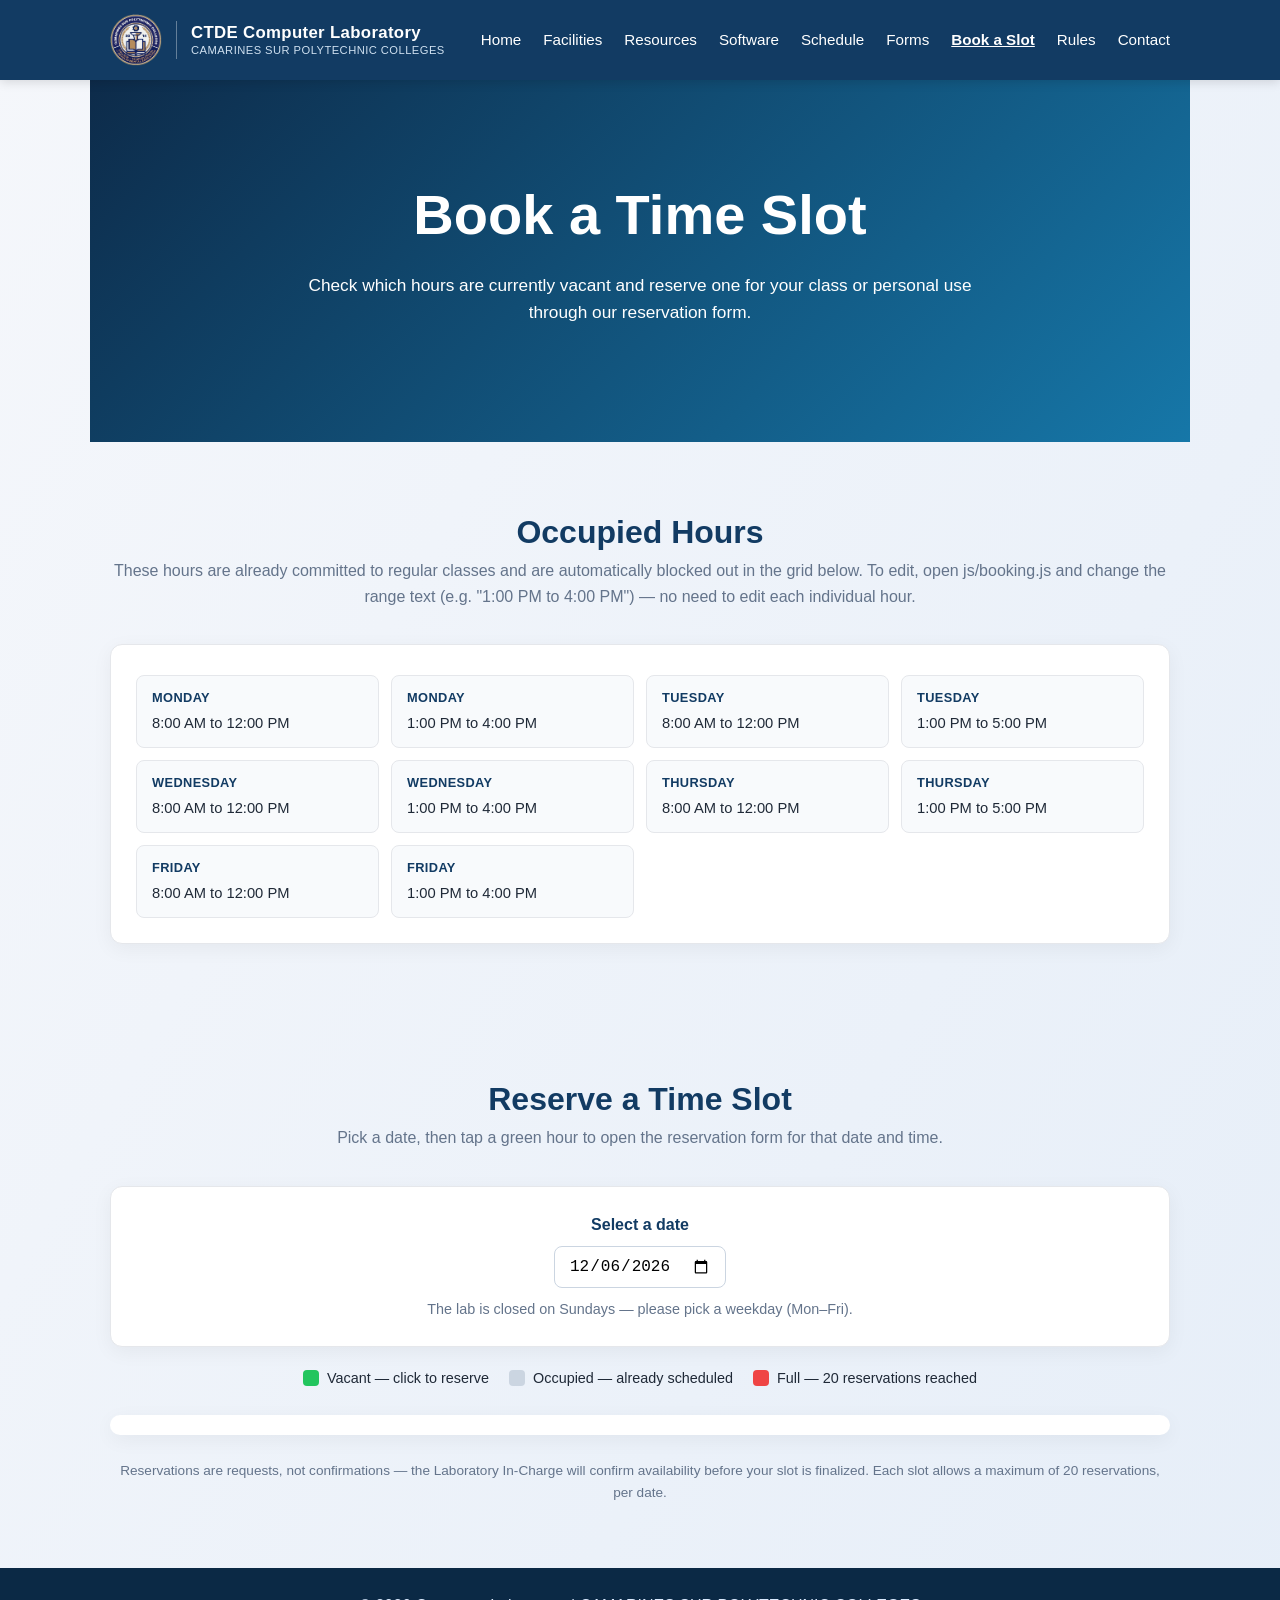
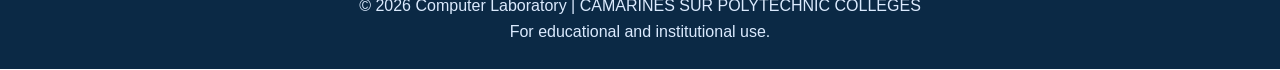
==== commit 4b7daeaf: "Add files via upload" ====
--- a/booking.html
+++ b/booking.html
@@ -4,91 +4,8 @@
 <meta charset="UTF-8">
 <meta name="viewport" content="width=device-width, initial-scale=1.0">
 <title>Book a Time Slot | Computer Laboratory | Institution</title>
-<style>
-:root{
-  --bg1:#f5f7fb; --bg2:#e6eef8; --bg3:#eef4fb;
-  --card-bg:#ffffff; --card-border:#e5e7eb;
-  --text:#1f2937; --text-muted:#64748b;
-  --accent:#123b63;
-  --time-col-bg:#f8fafc;
-}
-*{box-sizing:border-box;margin:0;padding:0}
-html{scroll-behavior:smooth}
-body{font-family:Arial,Helvetica,sans-serif;line-height:1.6;color:var(--text);background:linear-gradient(120deg,var(--bg1),var(--bg2),var(--bg1),var(--bg3));background-size:300% 300%;animation:bgShift 16s ease infinite}
-@keyframes bgShift{
-0%{background-position:0% 50%}
-50%{background-position:100% 50%}
-100%{background-position:0% 50%}
-}
-header{background:#123b63;color:white;position:sticky;top:0;z-index:10;box-shadow:0 2px 10px #0002}
-nav{max-width:1100px;margin:auto;display:flex;align-items:center;justify-content:space-between;padding:14px 20px}
-.logo{font-weight:700;font-size:1.15rem;display:flex;align-items:center;gap:14px}
-.logo img{height:52px;width:52px;flex-shrink:0}
-.logo-divider{width:1px;height:38px;background:rgba(255,255,255,.35)}
-.logo-text{display:flex;flex-direction:column;line-height:1.25}
-.logo-text .primary{font-size:1.05rem;font-weight:700;letter-spacing:.02em}
-.logo-text .secondary{font-size:.7rem;font-weight:400;color:#cfe0f0;letter-spacing:.04em;text-transform:uppercase}
-nav ul{display:flex;gap:22px;list-style:none}
-nav a{color:white;text-decoration:none;font-size:.95rem}
-nav a:hover{text-decoration:underline}
-nav a.active{text-decoration:underline;font-weight:700}
-.nav-toggle{display:none}
-.hamburger{display:none;flex-direction:column;gap:5px;cursor:pointer;padding:6px}
-.hamburger span{width:26px;height:3px;background:white;border-radius:2px}
-.hero{background:linear-gradient(135deg,#0d2b4a,#1677a8,#2fa3d9,#123b63);background-size:300% 300%;color:white;text-align:center;padding:90px 20px;animation:gradientShift 7s ease infinite}
-@keyframes gradientShift{
-0%{background-position:0% 50%}
-50%{background-position:100% 50%}
-100%{background-position:0% 50%}
-}
-.hero h1{font-size:clamp(2rem,5vw,3.5rem);margin-bottom:12px}
-.hero p{max-width:720px;margin:0 auto 25px;font-size:1.08rem}
-section{max-width:1100px;margin:auto;padding:65px 20px}
-.section-title{text-align:center;margin-bottom:35px}
-.section-title h2{font-size:2rem;color:var(--accent)}
-.section-title p{color:var(--text-muted)}
-.card{background:var(--card-bg);border-radius:12px;padding:25px;box-shadow:0 5px 20px #0000000d;border:1px solid var(--card-border)}
-
-.occupied-list{list-style:none;display:grid;grid-template-columns:repeat(auto-fit,minmax(220px,1fr));gap:12px;margin-top:5px}
-.occupied-list li{background:var(--time-col-bg);border:1px solid var(--card-border);border-radius:8px;padding:12px 15px;font-size:.92rem}
-.occupied-list li strong{color:#123b63;display:block;font-size:.8rem;text-transform:uppercase;letter-spacing:.03em;margin-bottom:3px}
-
-.legend{display:flex;gap:20px;flex-wrap:wrap;justify-content:center;margin-bottom:25px;font-size:.9rem}
-.legend span{display:inline-flex;align-items:center;gap:8px}
-.swatch{width:16px;height:16px;border-radius:4px;display:inline-block}
-.swatch.vacant{background:#22c55e}
-.swatch.occupied{background:#cbd5e1}
-.swatch.full{background:#ef4444}
-
-.schedule-wrap{overflow-x:auto;background:var(--card-bg);border-radius:12px;box-shadow:0 5px 20px #0000000d;padding:10px}
-table.slot-grid{width:100%;border-collapse:collapse;min-width:640px}
-table.slot-grid th,table.slot-grid td{border:1px solid var(--card-border);text-align:center;padding:0}
-table.slot-grid th{background:#123b63;color:white;padding:10px 6px;font-size:.85rem}
-table.slot-grid td.time-col{background:var(--time-col-bg);font-weight:700;color:var(--accent);font-size:.8rem;padding:8px 6px;white-space:nowrap}
-
-.slot{display:block;padding:10px 4px;font-size:.78rem;text-decoration:none;color:#14532d;background:#dcfce7;transition:background .2s ease}
-.slot:hover{background:#bbf7d0}
-.slot.occupied{background:#f1f5f9;color:#94a3b8;cursor:default;pointer-events:none}
-.slot.full{background:#fee2e2;color:#991b1b;cursor:default;pointer-events:none}
-
-.note{margin-top:25px;font-size:.85rem;color:#64748b;text-align:center}
-
-footer{background:#0b2945;color:#dbeafe;text-align:center;padding:25px}
-
-@media(max-width:700px){
-.hamburger{display:flex}
-nav ul{display:none;flex-direction:column;gap:0;position:absolute;top:100%;left:0;right:0;background:#123b63;padding:10px 0;box-shadow:0 8px 15px #0003}
-nav ul li{width:100%}
-nav ul li a{display:block;padding:12px 20px}
-.nav-toggle:checked ~ ul{display:flex}
-.logo img{height:38px;width:38px}
-.logo-divider{height:30px}
-.logo-text .primary{font-size:.9rem}
-.logo-text .secondary{font-size:.62rem}
-.hero{padding:65px 18px}
-section{padding:45px 18px}
-}
-</style>
+<link rel="stylesheet" href="css/style.css">
+<link rel="stylesheet" href="css/booking.css">
 </head>
 <body>
 <header>
@@ -126,7 +43,7 @@
 <section id="occupied-hours">
 <div class="section-title">
 <h2>Occupied Hours</h2>
-<p>These hours are already committed to regular classes and are automatically blocked out in the grid below. To edit, scroll to the config section near the bottom of this file and change the range text (e.g. "1:00 PM to 4:00 PM") &mdash; no need to edit each individual hour.</p>
+<p>These hours are already committed to regular classes and are automatically blocked out in the grid below. To edit, open js/booking.js and change the range text (e.g. "1:00 PM to 4:00 PM") &mdash; no need to edit each individual hour.</p>
 </div>
 
 <div class="card">
@@ -140,10 +57,10 @@
 <p>Pick a date, then tap a green hour to open the reservation form for that date and time.</p>
 </div>
 
-<div class="card" style="margin-bottom:20px;text-align:center">
-<label for="datePick" style="font-weight:700;color:#123b63;display:block;margin-bottom:8px">Select a date</label>
-<input type="date" id="datePick" style="padding:10px 14px;border:1px solid #cbd5e1;border-radius:8px;font-size:1rem">
-<p id="selectedDayLabel" style="margin-top:10px;color:#64748b;font-size:.9rem"></p>
+<div class="card date-picker-card">
+<label for="datePick">Select a date</label>
+<input type="date" id="datePick">
+<p id="selectedDayLabel"></p>
 </div>
 
 <div class="legend">
@@ -165,321 +82,7 @@
 <p>&copy; 2026 Computer Laboratory | CAMARINES SUR POLYTECHNIC COLLEGES</p>
 <p>For educational and institutional use.</p>
 </footer>
-
-<script>
-/* ===================== CONFIGURE HERE ===================== */
-
-// 1. Paste your Google Form URL below (the "Send" > link icon URL, e.g. https://forms.gle/xxxxxxxx
-//    or the full https://docs.google.com/forms/d/e/.../viewform link).
-const GOOGLE_FORM_URL = "https://docs.google.com/forms/d/e/1FAIpQLSdXksKejl8XZhZNglcJRvBfBx-84_hpvsfW_usuvHnkQxngrg/viewform";
-
-// 2. Optional: if your Google Form has "prefill" entry IDs, put them here
-//    (Form > ⋮ menu > "Get pre-filled link" to find entry.XXXXXXX numbers).
-//    Leave as null to skip prefilling that field.
-const FORM_TIME_ENTRY = null;   // e.g. "entry.987654321"  (single value)
-// Date questions in Google Forms use THREE sub-fields instead of one.
-// Get these from "Get pre-filled link" the same way, but look for
-// entry.XXXXXXX_year, entry.XXXXXXX_month, entry.XXXXXXX_day and just
-// paste the common XXXXXXX number below (without _year/_month/_day).
-const FORM_DATE_ENTRY_BASE = null; // e.g. "entry.555555555"
-
-// 3. Days and hourly slots — MUST match your Form's exact answer choices.
-const DAYS = ["Monday", "Tuesday", "Wednesday", "Thursday", "Friday"];
-const HOURS = [
-  { label: "8:00 - 9:00 AM",   start: "8:00 AM",  end: "9:00 AM" },
-  { label: "9:00 - 10:00 AM",  start: "9:00 AM",  end: "10:00 AM" },
-  { label: "10:00 - 11:00 AM", start: "10:00 AM", end: "11:00 AM" },
-  { label: "11:00 - 12:00 PM", start: "11:00 AM", end: "12:00 PM" },
-  { label: "12:00 - 1:00 PM",  start: "12:00 PM", end: "1:00 PM" },
-  { label: "1:00 - 2:00 PM",   start: "1:00 PM",  end: "2:00 PM" },
-  { label: "2:00 - 3:00 PM",   start: "2:00 PM",  end: "3:00 PM" },
-  { label: "3:00 - 4:00 PM",   start: "3:00 PM",  end: "4:00 PM" },
-  { label: "4:00 - 5:00 PM",   start: "4:00 PM",  end: "5:00 PM" }
-];
-
-// 4. Occupied hours — the ONLY place you need to edit this. Write each block as a
-//    simple range in plain language, e.g. "1:00 PM to 4:00 PM". This automatically
-//    blocks every overlapping hourly slot AND shows up in the "Occupied Hours" list
-//    above — no need to list each hour separately. These repeat every week.
-const OCCUPIED_RANGES = [
-  { day: "Monday",    range: "8:00 AM to 12:00 PM" },
-  { day: "Monday",    range: "1:00 PM to 4:00 PM" },
-  { day: "Tuesday",   range: "8:00 AM to 12:00 PM" },
-  { day: "Tuesday",   range: "1:00 PM to 5:00 PM" },
-  { day: "Wednesday", range: "8:00 AM to 12:00 PM" },
-  { day: "Wednesday", range: "1:00 PM to 4:00 PM" },
-  { day: "Thursday",  range: "8:00 AM to 12:00 PM" },
-  { day: "Thursday",  range: "1:00 PM to 5:00 PM" },
-  { day: "Friday",    range: "8:00 AM to 12:00 PM" },
-  { day: "Friday",    range: "1:00 PM to 4:00 PM" }
-  // add more { day: "...", range: "... to ..." } entries as needed
-];
-
-// 5. Maximum number of reservations allowed per vacant slot, PER DATE
-//    (e.g. Monday 9-10 AM allows 20 people on October 6, then resets to 0/20
-//    again for October 13 — it does not accumulate forever).
-const SLOT_LIMIT = 20;
-
-// 6. LIVE COUNTS from your Google Form's response spreadsheet.
-//    a) Add a "Date" question to your Form (Date question type).
-//    b) Share the linked response Sheet: General access -> "Anyone with the
-//       link" -> Viewer.
-//    c) Copy the Sheet ID from its URL: .../spreadsheets/d/THIS_PART/edit
-//    d) Copy the exact tab name at the bottom (usually "Form Responses 1").
-//    e) Set TIME_COLUMN / DATE_COLUMN to your Form's EXACT question titles
-//       (these become the column headers in the sheet). Day-of-week is
-//       derived automatically from the date, so there's no Day column needed.
-//    Leave SHEET_ID empty ("") to skip live fetching and use FALLBACK_COUNTS.
-const SHEET_ID = "1d8VhcC2dBhZr6luPOrp0qO1IYJ-L4SUt3Y03-JF6LYQ";
-const SHEET_TAB_NAME = "Form Responses 1";
-const TIME_COLUMN = "Time Options";     // must match your Form's Time question title
-const DATE_COLUMN = "Reservation Date"; // must match your Form's Date question title
-
-// 7. Fallback counts used if live fetching is off or fails. Format:
-//    "YYYY-MM-DD|Hour label": count. Only needed as a manual backup.
-const FALLBACK_COUNTS = {
-  // "2026-10-06|9:00 - 10:00 AM": 14,
-};
-
-/* =================== END CONFIGURATION ==================== */
-
-// ---- time parsing helpers ----
-function parseTimeToMinutes(t) {
-  const m = t.trim().match(/^(\d{1,2}):(\d{2})\s*(AM|PM)$/i);
-  if (!m) return null;
-  let [, h, min, ampm] = m;
-  h = parseInt(h, 10);
-  min = parseInt(min, 10);
-  ampm = ampm.toUpperCase();
-  if (ampm === "PM" && h !== 12) h += 12;
-  if (ampm === "AM" && h === 12) h = 0;
-  return h * 60 + min;
-}
-
-function parseRange(rangeStr) {
-  const parts = rangeStr.split(/\s+to\s+/i);
-  if (parts.length !== 2) return null;
-  const start = parseTimeToMinutes(parts[0]);
-  const end = parseTimeToMinutes(parts[1]);
-  if (start === null || end === null) return null;
-  return { start, end };
-}
-
-function buildOccupiedSlots() {
-  const occupied = new Set();
-  OCCUPIED_RANGES.forEach(({ day, range }) => {
-    const r = parseRange(range);
-    if (!r) { console.warn("booking.html: could not parse occupied range:", range); return; }
-    HOURS.forEach(hour => {
-      const hStart = parseTimeToMinutes(hour.start);
-      const hEnd = parseTimeToMinutes(hour.end);
-      if (hStart < r.end && hEnd > r.start) {
-        occupied.add(`${day}|${hour.label}`);
-      }
-    });
-  });
-  return occupied;
-}
-
-function renderOccupiedList() {
-  const list = document.getElementById("occupiedList");
-  if (!OCCUPIED_RANGES.length) {
-    list.innerHTML = `<li style="color:#16a34a;font-weight:600">No regular classes currently block out the lab.</li>`;
-    return;
-  }
-  list.innerHTML = OCCUPIED_RANGES.map(({ day, range }) =>
-    `<li><strong>${day}</strong>${range}</li>`
-  ).join("");
-}
-
-// ---- date helpers ----
-// Parse an <input type="date"> value ("YYYY-MM-DD") as a LOCAL date (avoids
-// timezone off-by-one issues that plain `new Date(str)` can cause).
-function parseLocalDate(isoStr) {
-  const [y, m, d] = isoStr.split("-").map(Number);
-  return new Date(y, m - 1, d);
-}
-
-function isoDate(dateObj) {
-  const y = dateObj.getFullYear();
-  const m = String(dateObj.getMonth() + 1).padStart(2, "0");
-  const d = String(dateObj.getDate()).padStart(2, "0");
-  return `${y}-${m}-${d}`;
-}
-
-function weekdayName(dateObj) {
-  return dateObj.toLocaleDateString("en-US", { weekday: "long" });
-}
-
-// gviz encodes Date-typed cells' raw value as a string like "Date(2026,8,8)"
-// (month is 0-indexed). Parse that directly so we're locale/format independent.
-function parseGvizDate(v) {
-  if (typeof v !== "string") return null;
-  const m = v.match(/^Date\((\d+),(\d+),(\d+)/);
-  if (!m) return null;
-  const [, y, mo, d] = m.map(Number);
-  return new Date(y, mo, d);
-}
-
-function buildFormLink(day, hour, dateObj) {
-  let url = GOOGLE_FORM_URL;
-  const params = [];
-  if (FORM_TIME_ENTRY) params.push(FORM_TIME_ENTRY + "=" + encodeURIComponent(hour));
-  if (FORM_DATE_ENTRY_BASE) {
-    params.push(FORM_DATE_ENTRY_BASE + "_year=" + dateObj.getFullYear());
-    params.push(FORM_DATE_ENTRY_BASE + "_month=" + (dateObj.getMonth() + 1));
-    params.push(FORM_DATE_ENTRY_BASE + "_day=" + dateObj.getDate());
-  }
-  if (params.length) {
-    url += (url.includes("?") ? "&" : "?") + params.join("&");
-  }
-  return url;
-}
-
-// ---- live data fetch: cache raw rows once, filter per selected date on demand ----
-let liveRows = null; // array of { day, time, dateIso } or null if unavailable
-
-function fetchLiveRows(onDone) {
-  if (!SHEET_ID) { onDone(); return; }
-
-  const callbackName = "__gvizCallback_" + Date.now();
-  let settled = false;
-
-  const finish = () => {
-    if (settled) return;
-    settled = true;
-    delete window[callbackName];
-    script.remove();
-    onDone();
-  };
-
-  window[callbackName] = function (response) {
-    try {
-      const table = response.table;
-      const cols = table.cols.map(c => (c.label || "").trim());
-      const timeIdx = cols.indexOf(TIME_COLUMN);
-      const dateIdx = cols.indexOf(DATE_COLUMN);
-      if (timeIdx === -1 || dateIdx === -1) {
-        console.warn("booking.html: TIME_COLUMN/DATE_COLUMN not found in sheet headers:", cols);
-        finish();
-        return;
-      }
-      const rows = [];
-      table.rows.forEach(row => {
-        const time = row.c[timeIdx] && row.c[timeIdx].v;
-        const dateCell = row.c[dateIdx] && row.c[dateIdx].v;
-        const dateObj = parseGvizDate(dateCell);
-        if (!time || !dateObj) return;
-        rows.push({ time, dateIso: isoDate(dateObj) });
-      });
-      liveRows = rows;
-    } catch (e) {
-      console.warn("booking.html: failed to parse sheet response", e);
-    }
-    finish();
-  };
-
-  const url = "https://docs.google.com/spreadsheets/d/" + encodeURIComponent(SHEET_ID) +
-    "/gviz/tq?tqx=out:json;responseHandler:" + callbackName +
-    "&headers=1&sheet=" + encodeURIComponent(SHEET_TAB_NAME);
-
-  const script = document.createElement("script");
-  script.src = url;
-  script.onerror = finish;
-  setTimeout(finish, 5000); // safety timeout if sheet isn't reachable
-  document.body.appendChild(script);
-}
-
-function getCountsForDate(dateIso) {
-  if (liveRows) {
-    const counts = {};
-    liveRows.forEach(r => {
-      if (r.dateIso !== dateIso) return;
-      counts[r.time] = (counts[r.time] || 0) + 1;
-    });
-    return counts;
-  }
-  // fallback: pull matching entries out of FALLBACK_COUNTS "date|time" keys
-  const counts = {};
-  Object.keys(FALLBACK_COUNTS).forEach(key => {
-    const [d, tm] = key.split("|");
-    if (d === dateIso) counts[tm] = FALLBACK_COUNTS[key];
-  });
-  return counts;
-}
-
-function renderDayView() {
-  const picker = document.getElementById("datePick");
-  const dateObj = parseLocalDate(picker.value);
-  const day = weekdayName(dateObj);
-  const dateIso = picker.value;
-
-  document.getElementById("selectedDayLabel").textContent =
-    DAYS.includes(day)
-      ? `Showing availability for ${day}, ${dateObj.toLocaleDateString("en-US", { month: "long", day: "numeric", year: "numeric" })}`
-      : `The lab is closed on ${day}s — please pick a weekday (Mon–Fri).`;
-
-  const table = document.getElementById("slotGrid");
-
-  if (!DAYS.includes(day)) {
-    table.innerHTML = "";
-    return;
-  }
-
-  const occupiedSlots = buildOccupiedSlots();
-  const counts = getCountsForDate(dateIso);
-
-  let html = "<tr><th>Time</th><th>Status</th></tr>";
-  HOURS.forEach(hour => {
-    const key = `${day}|${hour.label}`;
-    const count = counts[hour.label] || 0;
-    html += `<tr><td class="time-col">${hour.label}</td>`;
-    if (occupiedSlots.has(key)) {
-      html += `<td><span class="slot occupied">Occupied</span></td>`;
-    } else if (count >= SLOT_LIMIT) {
-      html += `<td><span class="slot full">Full (${SLOT_LIMIT}/${SLOT_LIMIT})</span></td>`;
-    } else {
-      const link = buildFormLink(day, hour.label, dateObj);
-      html += `<td><a class="slot" href="${link}" target="_blank" rel="noopener">Vacant (${count}/${SLOT_LIMIT})</a></td>`;
-    }
-    html += "</tr>";
-  });
-  table.innerHTML = html;
-
-  const statusEl = document.getElementById("liveStatus");
-  statusEl.textContent = liveRows
-    ? "Counts last synced just now from the reservation form."
-    : "Showing saved counts (live sync unavailable) — refresh to try again.";
-}
-
-// ---- init ----
-renderOccupiedList();
-
-const datePicker = document.getElementById("datePick");
-const todayIso = isoDate(new Date());
-datePicker.min = todayIso;
-datePicker.value = todayIso;
-datePicker.addEventListener("change", renderDayView);
-
-document.getElementById("slotGrid").innerHTML =
-  '<tr><td style="padding:20px;text-align:center;color:#64748b">Loading availability...</td></tr>';
-fetchLiveRows(renderDayView);
-</script>
-
-<script>
-// NOTE: this only discourages casual right-click / DevTools shortcuts.
-// It is not real security — see the site's own admin notes for details.
-document.addEventListener('contextmenu', e => e.preventDefault());
-document.addEventListener('keydown', e => {
-  const k = e.key.toUpperCase();
-  if (
-    e.key === 'F12' ||
-    (e.ctrlKey && e.shiftKey && (k === 'I' || k === 'J' || k === 'C')) ||
-    (e.ctrlKey && k === 'U')
-  ) {
-    e.preventDefault();
-  }
-});
-</script>
+<script src="js/booking.js"></script>
+<script src="js/security.js"></script>
 </body>
 </html>
--- a/css/style.css
+++ b/css/style.css
@@ -0,0 +1,89 @@
+/* ===================== SHARED BASE STYLES =====================
+   Used by every page: index.html, contact.html, booking.html, forms.html
+   Page-specific styles live in their own CSS file (contact.css, booking.css, forms.css).
+================================================================= */
+
+:root{
+  --bg1:#f5f7fb; --bg2:#e6eef8; --bg3:#eef4fb;
+  --card-bg:#ffffff; --card-border:#e5e7eb;
+  --text:#1f2937; --text-muted:#64748b;
+  --accent:#123b63;
+  --table-header-bg:#123b63;
+  --stat-bg:#123b63;
+}
+
+*{box-sizing:border-box;margin:0;padding:0}
+html{scroll-behavior:smooth}
+body{
+  font-family:Arial,Helvetica,sans-serif;
+  line-height:1.6;
+  color:var(--text);
+  background:linear-gradient(120deg,var(--bg1),var(--bg2),var(--bg1),var(--bg3));
+  background-size:300% 300%;
+  animation:bgShift 16s ease infinite;
+  transition:color .2s ease;
+}
+@keyframes bgShift{
+  0%{background-position:0% 50%}
+  50%{background-position:100% 50%}
+  100%{background-position:0% 50%}
+}
+
+/* ---------- Header / Nav ---------- */
+header{background:#123b63;color:white;position:sticky;top:0;z-index:10;box-shadow:0 2px 10px #0002}
+nav{max-width:1100px;margin:auto;display:flex;align-items:center;justify-content:space-between;padding:14px 20px;gap:10px}
+.logo{font-weight:700;font-size:1.15rem;display:flex;align-items:center;gap:14px}
+.logo img{height:52px;width:52px;flex-shrink:0}
+.logo-divider{width:1px;height:38px;background:rgba(255,255,255,.35)}
+.logo-text{display:flex;flex-direction:column;line-height:1.25}
+.logo-text .primary{font-size:1.05rem;font-weight:700;letter-spacing:.02em}
+.logo-text .secondary{font-size:.7rem;font-weight:400;color:#cfe0f0;letter-spacing:.04em;text-transform:uppercase}
+nav ul{display:flex;gap:22px;list-style:none}
+nav a{color:white;text-decoration:none;font-size:.95rem}
+nav a:hover{text-decoration:underline}
+nav a.active{text-decoration:underline;font-weight:700}
+
+.nav-toggle{display:none}
+.hamburger{display:none;flex-direction:column;gap:5px;cursor:pointer;padding:6px}
+.hamburger span{width:26px;height:3px;background:white;border-radius:2px}
+
+/* ---------- Hero ---------- */
+.hero{
+  background:linear-gradient(135deg,#0d2b4a,#1677a8,#2fa3d9,#123b63);
+  background-size:300% 300%;
+  color:white;text-align:center;padding:90px 20px;
+  animation:gradientShift 7s ease infinite;
+}
+@keyframes gradientShift{
+  0%{background-position:0% 50%}
+  50%{background-position:100% 50%}
+  100%{background-position:0% 50%}
+}
+.hero h1{font-size:clamp(2rem,5vw,3.5rem);margin-bottom:12px}
+.hero p{max-width:720px;margin:0 auto 25px;font-size:1.08rem}
+.btn{display:inline-block;background:white;color:#123b63;padding:11px 20px;border-radius:8px;text-decoration:none;font-weight:700}
+
+/* ---------- Sections / Cards (shared shape) ---------- */
+section{max-width:1100px;margin:auto;padding:65px 20px}
+.section-title{text-align:center;margin-bottom:35px}
+.section-title h2{font-size:2rem;color:var(--accent)}
+.section-title p{color:var(--text-muted)}
+.card{background:var(--card-bg);border-radius:12px;padding:25px;box-shadow:0 5px 20px #0000000d;border:1px solid var(--card-border)}
+
+/* ---------- Footer ---------- */
+footer{background:#0b2945;color:#dbeafe;text-align:center;padding:25px}
+
+/* ---------- Responsive (shared) ---------- */
+@media(max-width:700px){
+  .hamburger{display:flex}
+  nav ul{display:none;flex-direction:column;gap:0;position:absolute;top:100%;left:0;right:0;background:#123b63;padding:10px 0;box-shadow:0 8px 15px #0003}
+  nav ul li{width:100%}
+  nav ul li a{display:block;padding:12px 20px}
+  .nav-toggle:checked ~ ul{display:flex}
+  .logo img{height:38px;width:38px}
+  .logo-divider{height:30px}
+  .logo-text .primary{font-size:.9rem}
+  .logo-text .secondary{font-size:.62rem}
+  .hero{padding:65px 18px}
+  section{padding:45px 18px}
+}
--- a/css/booking.css
+++ b/css/booking.css
@@ -0,0 +1,30 @@
+/* ===================== booking.html SPECIFIC STYLES ===================== */
+
+.occupied-list{list-style:none;display:grid;grid-template-columns:repeat(auto-fit,minmax(220px,1fr));gap:12px;margin-top:5px}
+.occupied-list li{background:#f8fafc;border:1px solid var(--card-border);border-radius:8px;padding:12px 15px;font-size:.92rem}
+.occupied-list li strong{color:#123b63;display:block;font-size:.8rem;text-transform:uppercase;letter-spacing:.03em;margin-bottom:3px}
+
+.legend{display:flex;gap:20px;flex-wrap:wrap;justify-content:center;margin-bottom:25px;font-size:.9rem}
+.legend span{display:inline-flex;align-items:center;gap:8px}
+.swatch{width:16px;height:16px;border-radius:4px;display:inline-block}
+.swatch.vacant{background:#22c55e}
+.swatch.occupied{background:#cbd5e1}
+.swatch.full{background:#ef4444}
+
+.schedule-wrap{overflow-x:auto;background:var(--card-bg);border-radius:12px;box-shadow:0 5px 20px #0000000d;padding:10px}
+table.slot-grid{width:100%;border-collapse:collapse;min-width:640px}
+table.slot-grid th,table.slot-grid td{border:1px solid var(--card-border);text-align:center;padding:0}
+table.slot-grid th{background:#123b63;color:white;padding:10px 6px;font-size:.85rem}
+table.slot-grid td.time-col{background:#f8fafc;font-weight:700;color:var(--accent);font-size:.8rem;padding:8px 6px;white-space:nowrap}
+
+.slot{display:block;padding:10px 4px;font-size:.78rem;text-decoration:none;color:#14532d;background:#dcfce7;transition:background .2s ease}
+.slot:hover{background:#bbf7d0}
+.slot.occupied{background:#f1f5f9;color:#94a3b8;cursor:default;pointer-events:none}
+.slot.full{background:#fee2e2;color:#991b1b;cursor:default;pointer-events:none}
+
+.note{margin-top:25px;font-size:.85rem;color:#64748b;text-align:center}
+
+.date-picker-card{margin-bottom:20px;text-align:center}
+.date-picker-card label{font-weight:700;color:#123b63;display:block;margin-bottom:8px}
+.date-picker-card input[type="date"]{padding:10px 14px;border:1px solid #cbd5e1;border-radius:8px;font-size:1rem}
+.date-picker-card p{margin-top:10px;color:#64748b;font-size:.9rem}
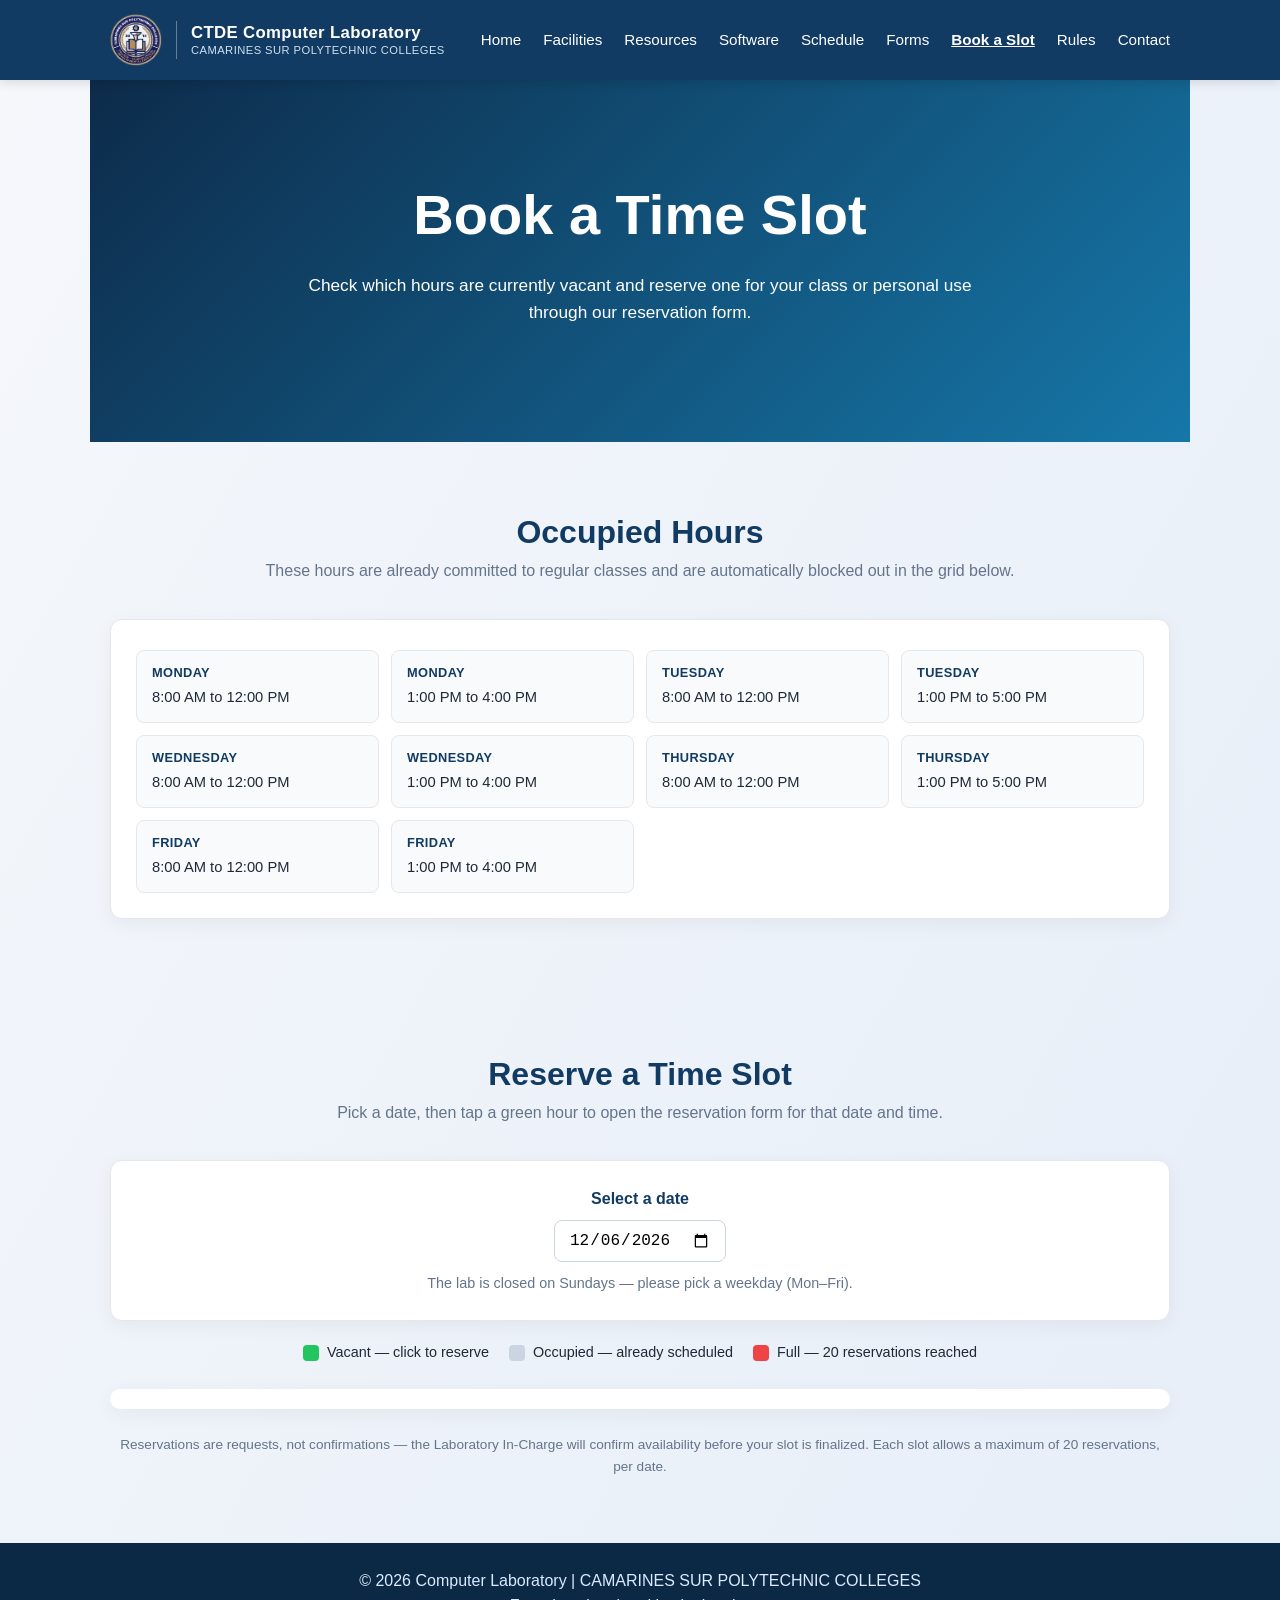
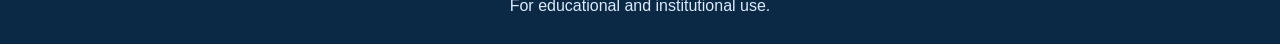
==== commit c72537dd: "Simplify occupied hours description Removed instructions for editing individual hours in the occupie" ====
--- a/booking.html
+++ b/booking.html
@@ -43,7 +43,7 @@
 <section id="occupied-hours">
 <div class="section-title">
 <h2>Occupied Hours</h2>
-<p>These hours are already committed to regular classes and are automatically blocked out in the grid below. To edit, open js/booking.js and change the range text (e.g. "1:00 PM to 4:00 PM") &mdash; no need to edit each individual hour.</p>
+<p>These hours are already committed to regular classes and are automatically blocked out in the grid below. </p>
 </div>
 
 <div class="card">
